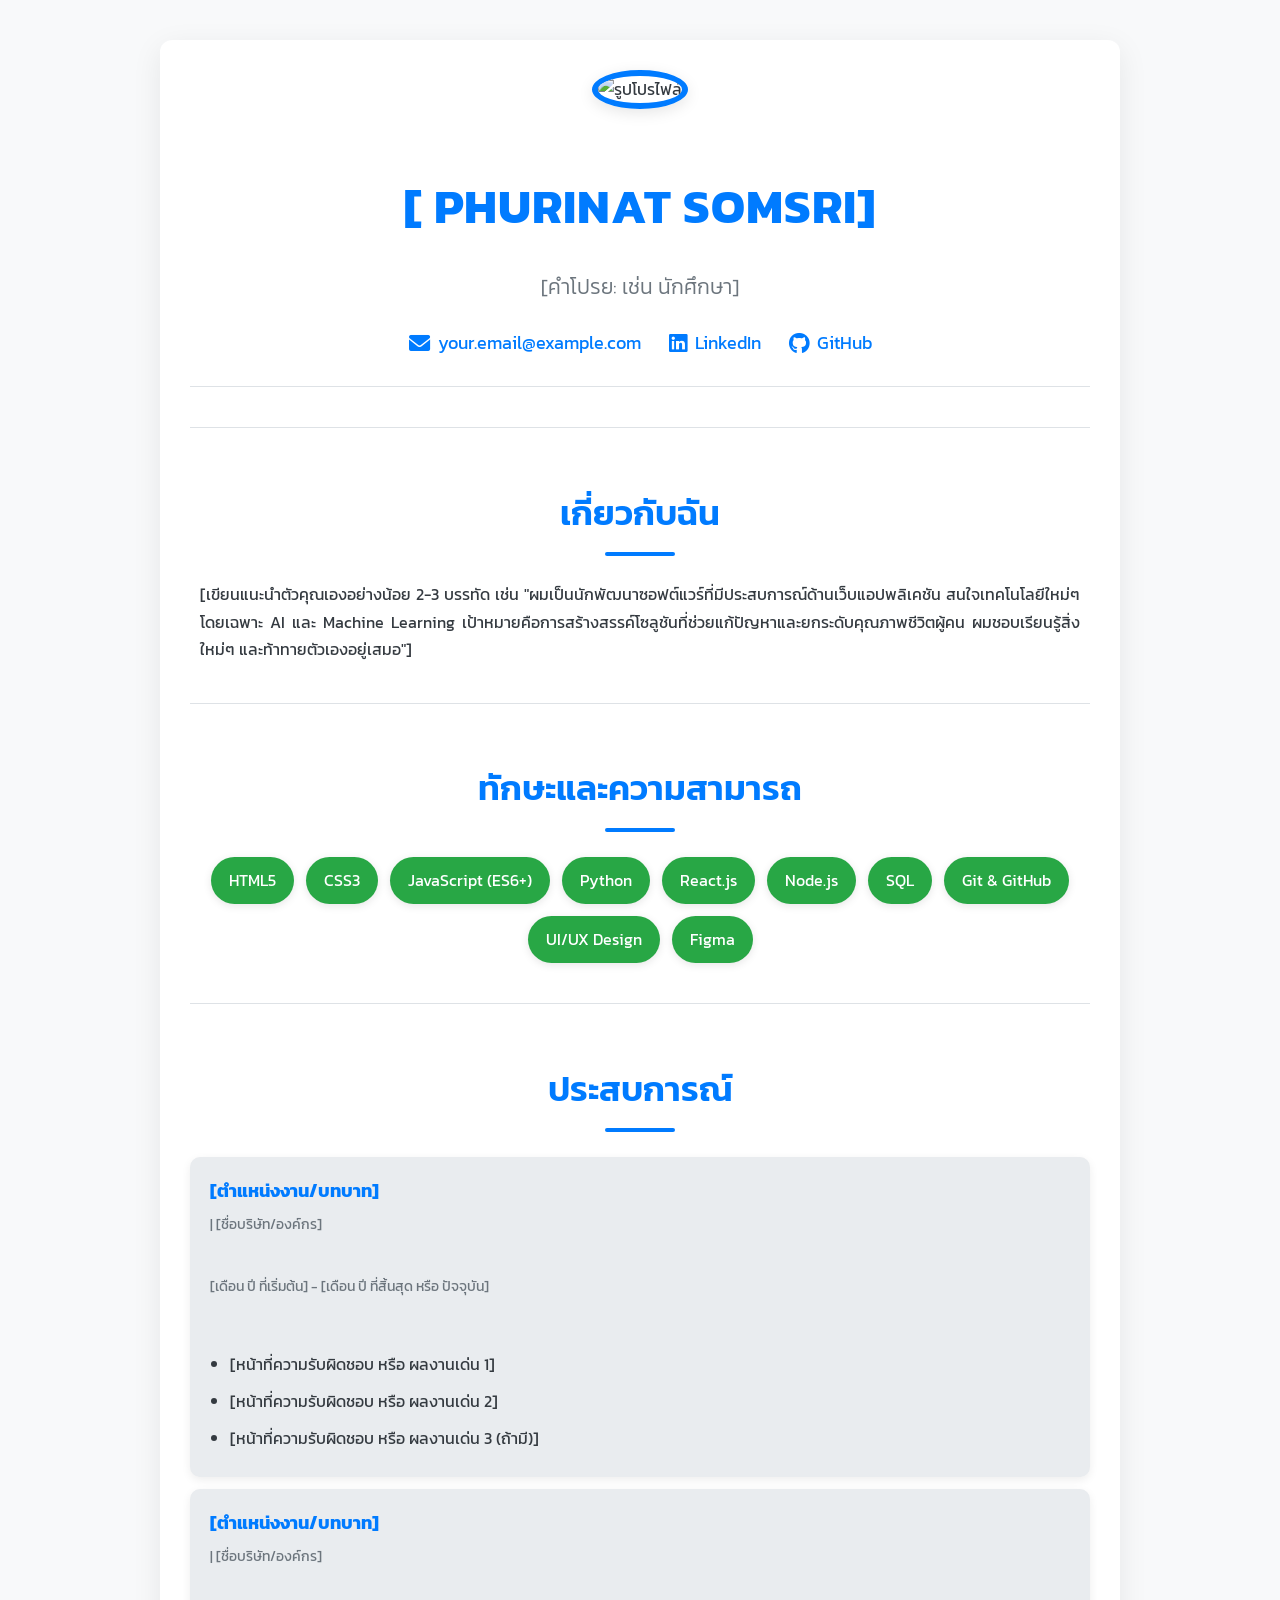
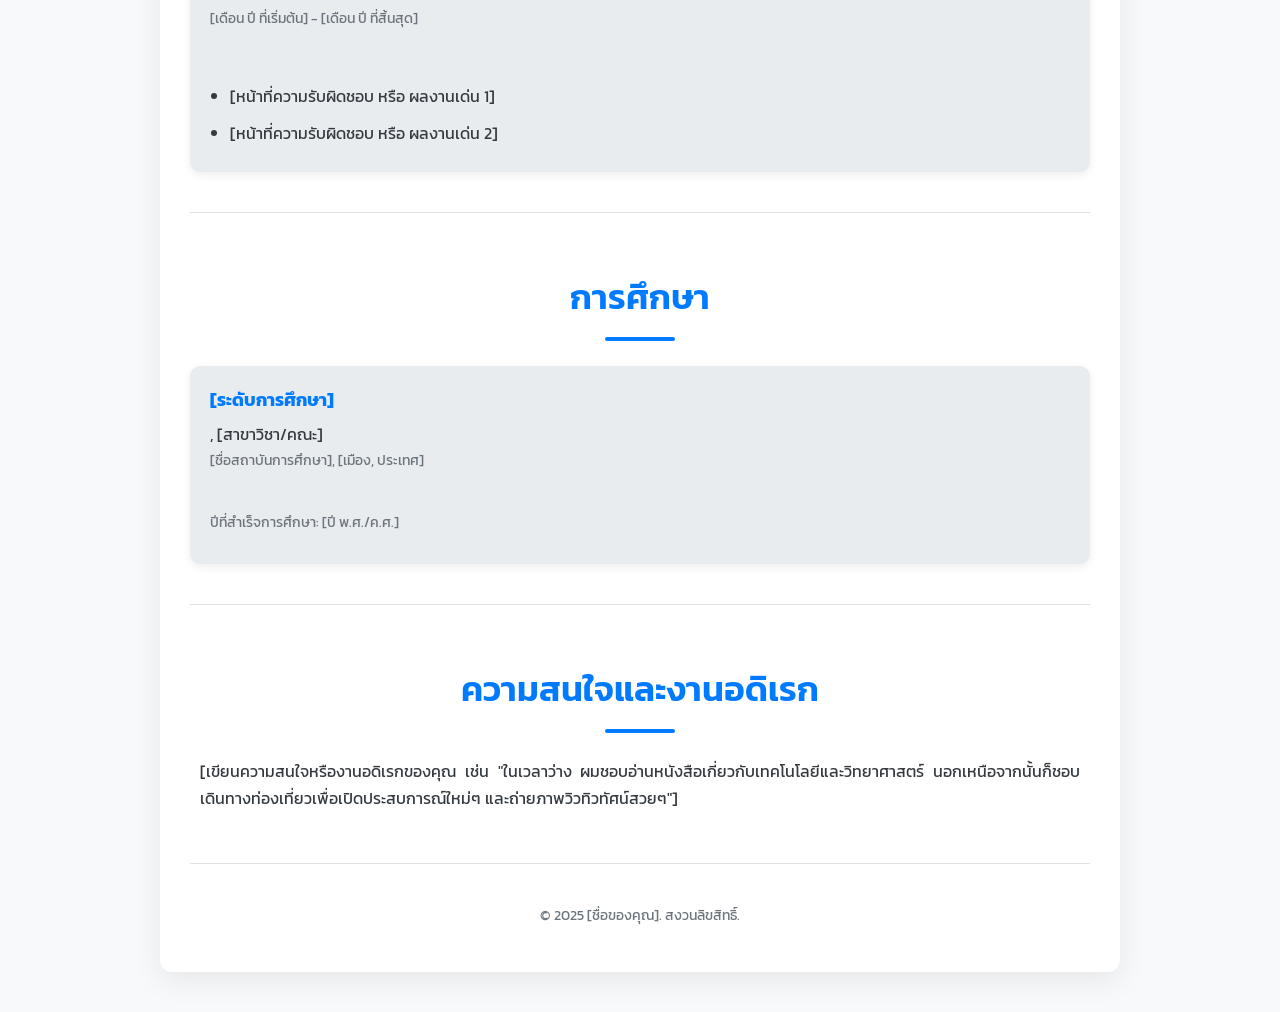
==== index.html @ 0e2a9bfb "Update and rename index2.html to index.html" ====
<!DOCTYPE html>
<html lang="th">
<head>
    <meta charset="UTF-8">
    <meta name="viewport" content="width=device-width, initial-scale=1.0">
    <title>โปรไฟล์ของฉัน</title>
    <link href="https://fonts.googleapis.com/css2?family=Kanit:wght@300;400;600;700&display=swap" rel="stylesheet">
    <link rel="stylesheet" href="https://cdnjs.cloudflare.com/ajax/libs/font-awesome/6.0.0-beta3/css/all.min.css"> <style>
        /* CSS สำหรับหน้าโปรไฟล์ */
        :root {
            --primary-color: #007bff; /* สีหลัก (น้ำเงิน) */
            --secondary-color: #6c757d; /* สีรอง (เทา) */
            --accent-color: #28a745; /* สีเน้น (เขียว) */
            --background-light: #f8f9fa; /* สีพื้นหลังอ่อน */
            --background-dark: #e9ecef; /* สีพื้นหลังเข้มขึ้นเล็กน้อย */
            --text-color: #343a40; /* สีข้อความหลัก */
            --border-color: #dee2e6; /* สีเส้นขอบ */
            --card-background: #ffffff; /* สีพื้นหลังกล่องข้อมูล */
        }

        body {
            font-family: 'Kanit', sans-serif;
            margin: 0;
            padding: 0;
            background-color: var(--background-light);
            color: var(--text-color);
            line-height: 1.7;
            display: flex;
            justify-content: center;
            align-items: flex-start; /* จัดให้อยู่ด้านบนสุด */
            min-height: 100vh;
        }

        .container {
            max-width: 900px;
            width: 95%; /* ใช้พื้นที่ 95% ของความกว้างหน้าจอ */
            margin: 40px auto; /* เพิ่ม margin บนล่าง */
            padding: 30px;
            background-color: var(--card-background);
            border-radius: 12px;
            box-shadow: 0 8px 30px rgba(0, 0, 0, 0.08); /* เงาที่ชัดขึ้น */
            overflow: hidden; /* ป้องกันเนื้อหาล้น */
        }

        .profile-header {
            text-align: center;
            padding-bottom: 25px;
            border-bottom: 1px solid var(--border-color);
            margin-bottom: 30px;
        }

        .profile-picture {
            width: 180px; /* ขยายขนาดรูป */
            height: 180px;
            border-radius: 50%;
            object-fit: cover;
            border: 6px solid var(--primary-color); /* ขอบรูปที่หนาขึ้น */
            box-shadow: 0 4px 15px rgba(0, 0, 0, 0.1);
            margin-bottom: 25px;
            transition: transform 0.3s ease-in-out; /* เพิ่ม animation */
        }

        .profile-picture:hover {
            transform: scale(1.05); /* รูปขยายขึ้นเมื่อเมาส์ชี้ */
        }

        .profile-header h1 {
            color: var(--primary-color);
            margin-bottom: 8px;
            font-size: 3em; /* ขนาดชื่อที่ใหญ่ขึ้น */
            font-weight: 700; /* ตัวหนาขึ้น */
            letter-spacing: 1px;
        }

        .profile-header p.tagline {
            font-size: 1.3em;
            color: var(--secondary-color);
            margin-bottom: 25px;
            font-weight: 300;
        }

        .contact-info {
            margin-top: 25px;
            font-size: 1.1em;
        }

        .contact-info a {
            color: var(--primary-color);
            text-decoration: none;
            margin: 0 12px;
            transition: color 0.2s ease-in-out;
            display: inline-flex; /* จัดให้อยู่ในบรรทัดเดียวกันกับไอคอน */
            align-items: center;
        }

        .contact-info a:hover {
            color: var(--accent-color); /* เปลี่ยนสีเมื่อ hover */
            text-decoration: none; /* ไม่ต้องมีขีดเส้นใต้ */
        }

        .contact-info a i {
            margin-right: 8px; /* ระยะห่างระหว่างไอคอนกับข้อความ */
            font-size: 1.2em;
        }

        .section {
            text-align: left;
            margin-top: 40px;
            padding-top: 25px;
            border-top: 1px solid var(--border-color);
        }

        .section h2 {
            color: var(--primary-color);
            margin-bottom: 25px;
            font-size: 2.2em;
            font-weight: 600;
            text-align: center;
            position: relative;
        }

        /* เส้นใต้หัวข้อแบบสวยงาม */
        .section h2::after {
            content: '';
            display: block;
            width: 70px;
            height: 4px;
            background-color: var(--primary-color);
            margin: 10px auto 0;
            border-radius: 2px;
        }

        .section p {
            margin-bottom: 15px;
            text-align: justify; /* จัดข้อความให้เท่ากันทั้งสองฝั่ง */
            padding: 0 10px; /* เพิ่ม padding ด้านข้างเล็กน้อย */
        }

        .section ul {
            list-style: none;
            padding: 0;
        }

        .section ul li {
            background-color: var(--background-dark); /* สีพื้นหลังของแต่ละรายการ */
            margin-bottom: 12px;
            padding: 20px;
            border-radius: 10px;
            box-shadow: 0 3px 10px rgba(0, 0, 0, 0.07);
            transition: transform 0.2s ease-in-out;
        }

        .section ul li:hover {
            transform: translateY(-5px); /* เลื่อนขึ้นเล็กน้อยเมื่อเมาส์ชี้ */
        }

        .section ul li strong {
            color: var(--primary-color);
            font-size: 1.1em;
            display: block;
            margin-bottom: 5px;
        }

        .section ul li span.meta {
            font-size: 0.9em;
            color: var(--secondary-color);
            display: block;
            margin-bottom: 10px;
        }

        .section ul li ul { /* สำหรับรายละเอียดงาน */
            list-style: disc; /* bullet points */
            margin-top: 10px;
            margin-left: 20px;
            color: var(--text-color);
        }

        .section ul li ul li {
            background-color: transparent; /* ไม่ต้องมีพื้นหลังซ้ำ */
            box-shadow: none;
            padding: 5px 0;
            margin-bottom: 0;
        }


        .skills-grid {
            display: flex;
            flex-wrap: wrap;
            justify-content: center;
            gap: 12px; /* ลดระยะห่าง */
            margin-top: 20px;
            padding: 0 10px;
        }

        .skill-item {
            background-color: var(--accent-color); /* ใช้สีเน้น */
            color: white;
            padding: 10px 18px;
            border-radius: 25px; /* ทำให้มนขึ้น */
            font-size: 1em;
            box-shadow: 0 2px 8px rgba(0, 0, 0, 0.1);
            transition: background-color 0.2s ease-in-out, transform 0.2s ease-in-out;
            font-weight: 400;
        }

        .skill-item:hover {
            background-color: #218838; /* สีเข้มขึ้นเมื่อ hover */
            transform: translateY(-3px);
        }

        .footer {
            text-align: center;
            margin-top: 50px;
            padding-top: 25px;
            border-top: 1px solid var(--border-color);
            color: var(--secondary-color);
            font-size: 0.9em;
        }

        /* Responsive Design */
        @media (max-width: 768px) {
            .container {
                margin: 20px auto;
                padding: 20px;
            }

            .profile-header h1 {
                font-size: 2.2em;
            }

            .profile-header p.tagline {
                font-size: 1em;
            }

            .profile-picture {
                width: 120px;
                height: 120px;
            }

            .section h2 {
                font-size: 1.8em;
            }

            .contact-info a {
                margin: 0 8px;
                font-size: 0.9em;
            }

            .skill-item {
                padding: 8px 15px;
                font-size: 0.85em;
            }
        }
    </style>
</head>
<body>
    <div class="container">
        <header class="profile-header">
            <img src="pnt.jpg" alt="รูปโปรไฟล์" class="profile-picture">
            
            <h1>[ PHURINAT SOMSRI]</h1>
            
            <p class="tagline">[คำโปรย: เช่น นักศึกษา]</p>

            <div class="contact-info">
                <a href="mailto:your.email@example.com"><i class="fas fa-envelope"></i> your.email@example.com</a>
                <a href="https://linkedin.com/in/yourprofile" target="_blank"><i class="fab fa-linkedin"></i> LinkedIn</a>
                <a href="https://github.com/yourusername" target="_blank"><i class="fab fa-github"></i> GitHub</a>
                </div>
        </header>

        <section class="section about-me">
            <h2>เกี่ยวกับฉัน</h2>
            <p>
                [เขียนแนะนำตัวคุณเองอย่างน้อย 2-3 บรรทัด เช่น "ผมเป็นนักพัฒนาซอฟต์แวร์ที่มีประสบการณ์ด้านเว็บแอปพลิเคชัน สนใจเทคโนโลยีใหม่ๆ โดยเฉพาะ AI และ Machine Learning เป้าหมายคือการสร้างสรรค์โซลูชันที่ช่วยแก้ปัญหาและยกระดับคุณภาพชีวิตผู้คน ผมชอบเรียนรู้สิ่งใหม่ๆ และท้าทายตัวเองอยู่เสมอ"]
            </p>
        </section>

        <section class="section skills">
            <h2>ทักษะและความสามารถ</h2>
            <div class="skills-grid">
                <span class="skill-item">HTML5</span>
                <span class="skill-item">CSS3</span>
                <span class="skill-item">JavaScript (ES6+)</span>
                <span class="skill-item">Python</span>
                <span class="skill-item">React.js</span>
                <span class="skill-item">Node.js</span>
                <span class="skill-item">SQL</span>
                <span class="skill-item">Git & GitHub</span>
                <span class="skill-item">UI/UX Design</span>
                <span class="skill-item">Figma</span>
                </div>
        </section>

        <section class="section experience">
            <h2>ประสบการณ์</h2>
            <ul>
                <li>
                    <strong>[ตำแหน่งงาน/บทบาท]</strong> <span class="meta">| [ชื่อบริษัท/องค์กร]</span> <br>
                    <span class="meta">[เดือน ปี ที่เริ่มต้น] - [เดือน ปี ที่สิ้นสุด หรือ ปัจจุบัน]</span><br>
                    <ul>
                        <li>[หน้าที่ความรับผิดชอบ หรือ ผลงานเด่น 1]</li>
                        <li>[หน้าที่ความรับผิดชอบ หรือ ผลงานเด่น 2]</li>
                        <li>[หน้าที่ความรับผิดชอบ หรือ ผลงานเด่น 3 (ถ้ามี)]</li>
                    </ul>
                </li>
                <li>
                    <strong>[ตำแหน่งงาน/บทบาท]</strong> <span class="meta">| [ชื่อบริษัท/องค์กร]</span> <br>
                    <span class="meta">[เดือน ปี ที่เริ่มต้น] - [เดือน ปี ที่สิ้นสุด]</span><br>
                    <ul>
                        <li>[หน้าที่ความรับผิดชอบ หรือ ผลงานเด่น 1]</li>
                        <li>[หน้าที่ความรับผิดชอบ หรือ ผลงานเด่น 2]</li>
                    </ul>
                </li>
            </ul>
        </section>

        <section class="section education">
            <h2>การศึกษา</h2>
            <ul>
                <li>
                    <strong>[ระดับการศึกษา]</strong>, [สาขาวิชา/คณะ]<br>
                    <span class="meta">[ชื่อสถาบันการศึกษา], [เมือง, ประเทศ]</span><br>
                    <span class="meta">ปีที่สำเร็จการศึกษา: [ปี พ.ศ./ค.ศ.]</span>
                </li>
                </ul>
        </section>

        <section class="section interests">
            <h2>ความสนใจและงานอดิเรก</h2>
            <p>
                [เขียนความสนใจหรืองานอดิเรกของคุณ เช่น "ในเวลาว่าง ผมชอบอ่านหนังสือเกี่ยวกับเทคโนโลยีและวิทยาศาสตร์ นอกเหนือจากนั้นก็ชอบเดินทางท่องเที่ยวเพื่อเปิดประสบการณ์ใหม่ๆ และถ่ายภาพวิวทิวทัศน์สวยๆ"]
            </p>
        </section>

        <footer class="footer">
            <p>&copy; 2025 [ชื่อของคุณ]. สงวนลิขสิทธิ์.</p>
        </footer>
    </div>
</body>
</html>
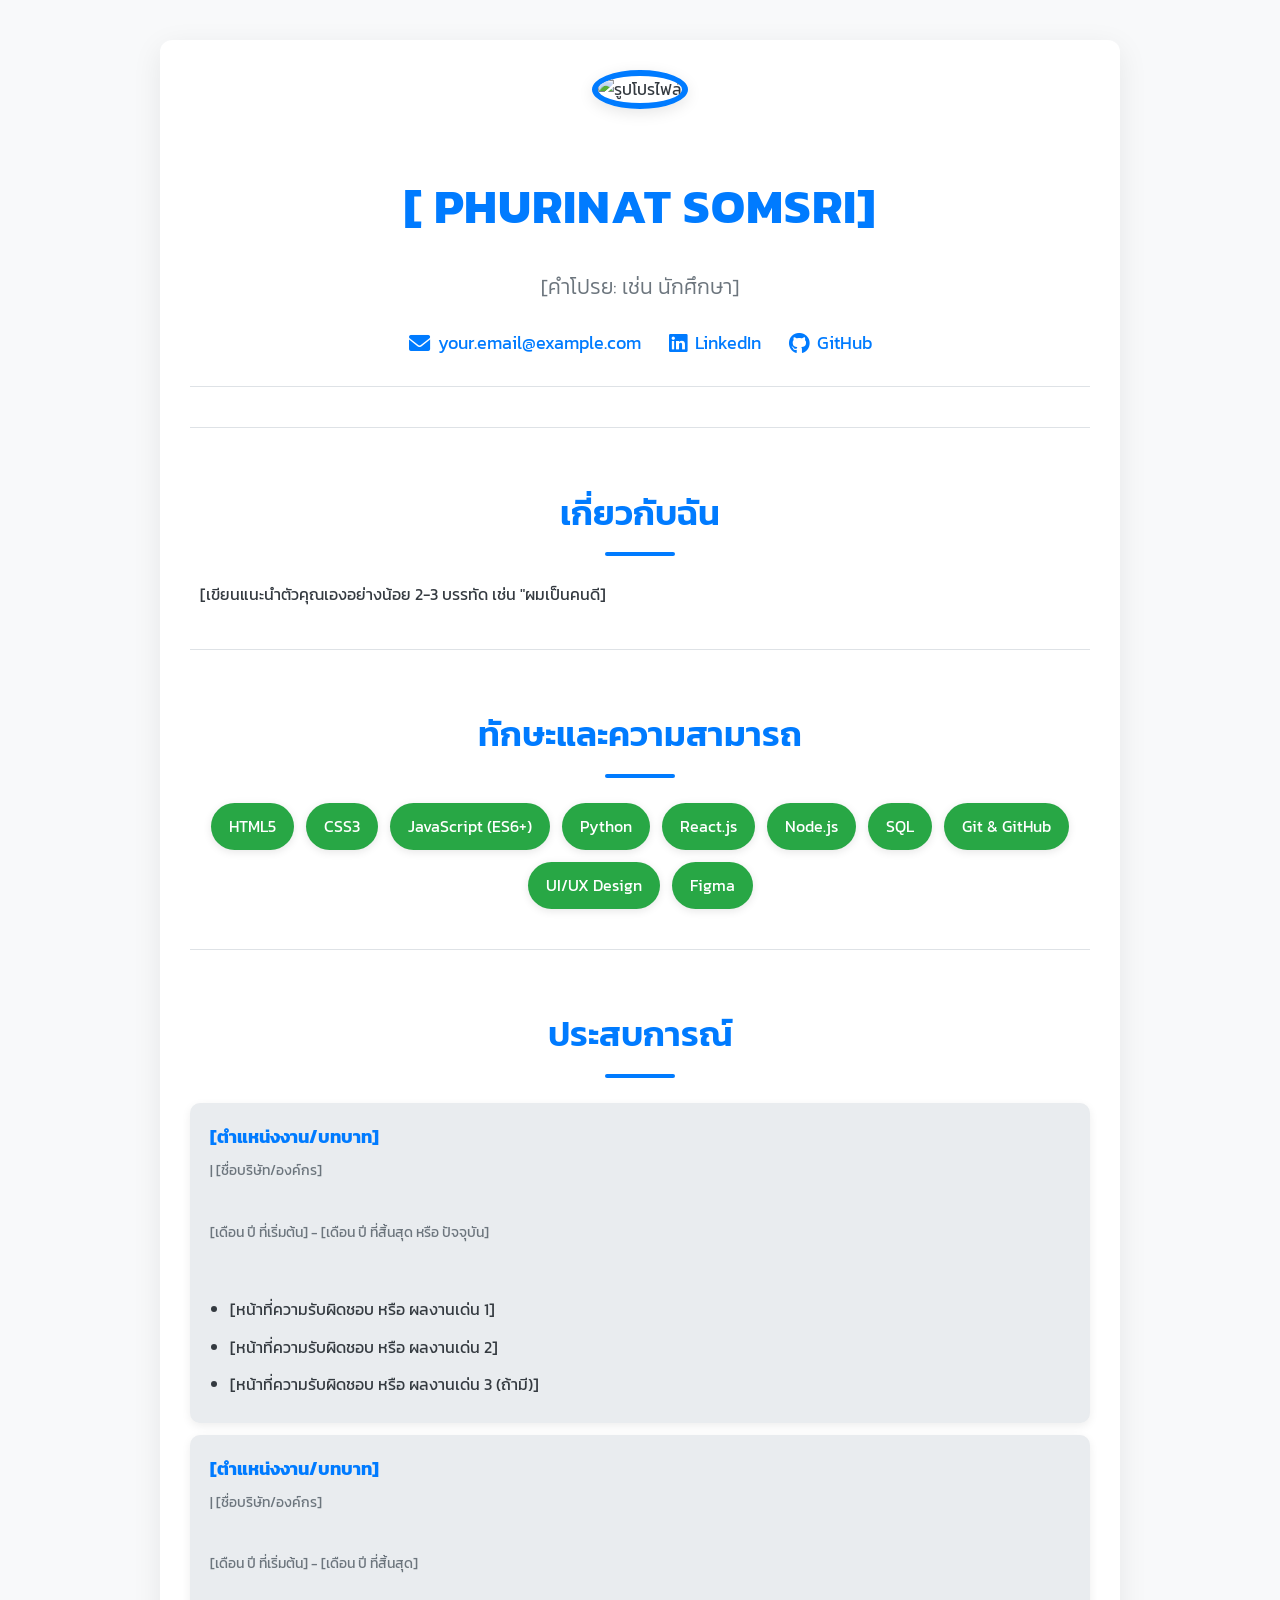
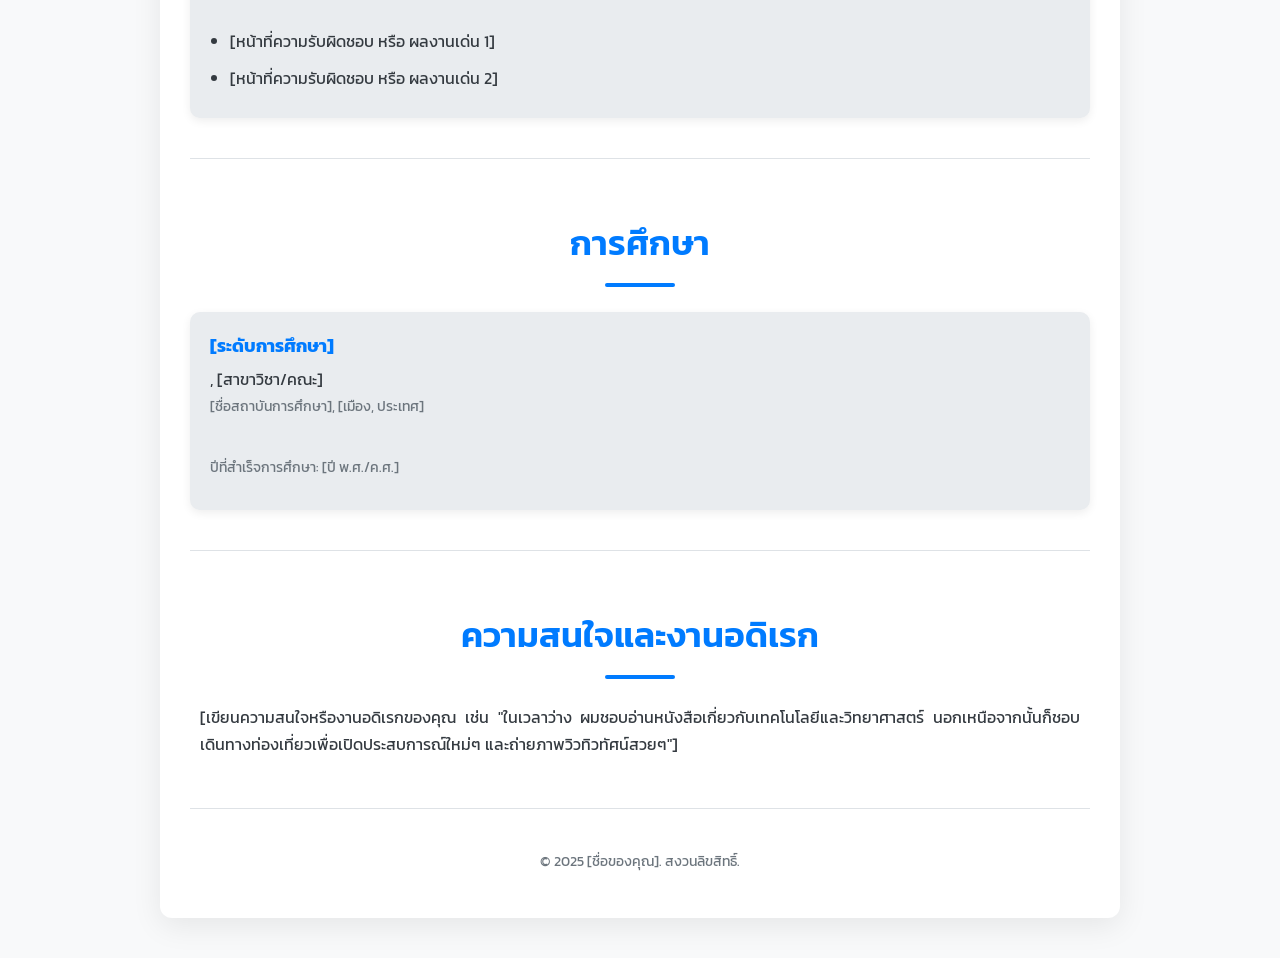
==== commit dc07928b: "Update index.html" ====
--- a/index.html
+++ b/index.html
@@ -272,7 +272,7 @@
         <section class="section about-me">
             <h2>เกี่ยวกับฉัน</h2>
             <p>
-                [เขียนแนะนำตัวคุณเองอย่างน้อย 2-3 บรรทัด เช่น "ผมเป็นนักพัฒนาซอฟต์แวร์ที่มีประสบการณ์ด้านเว็บแอปพลิเคชัน สนใจเทคโนโลยีใหม่ๆ โดยเฉพาะ AI และ Machine Learning เป้าหมายคือการสร้างสรรค์โซลูชันที่ช่วยแก้ปัญหาและยกระดับคุณภาพชีวิตผู้คน ผมชอบเรียนรู้สิ่งใหม่ๆ และท้าทายตัวเองอยู่เสมอ"]
+                [เขียนแนะนำตัวคุณเองอย่างน้อย 2-3 บรรทัด เช่น "ผมเป็นคนดี]
             </p>
         </section>
 
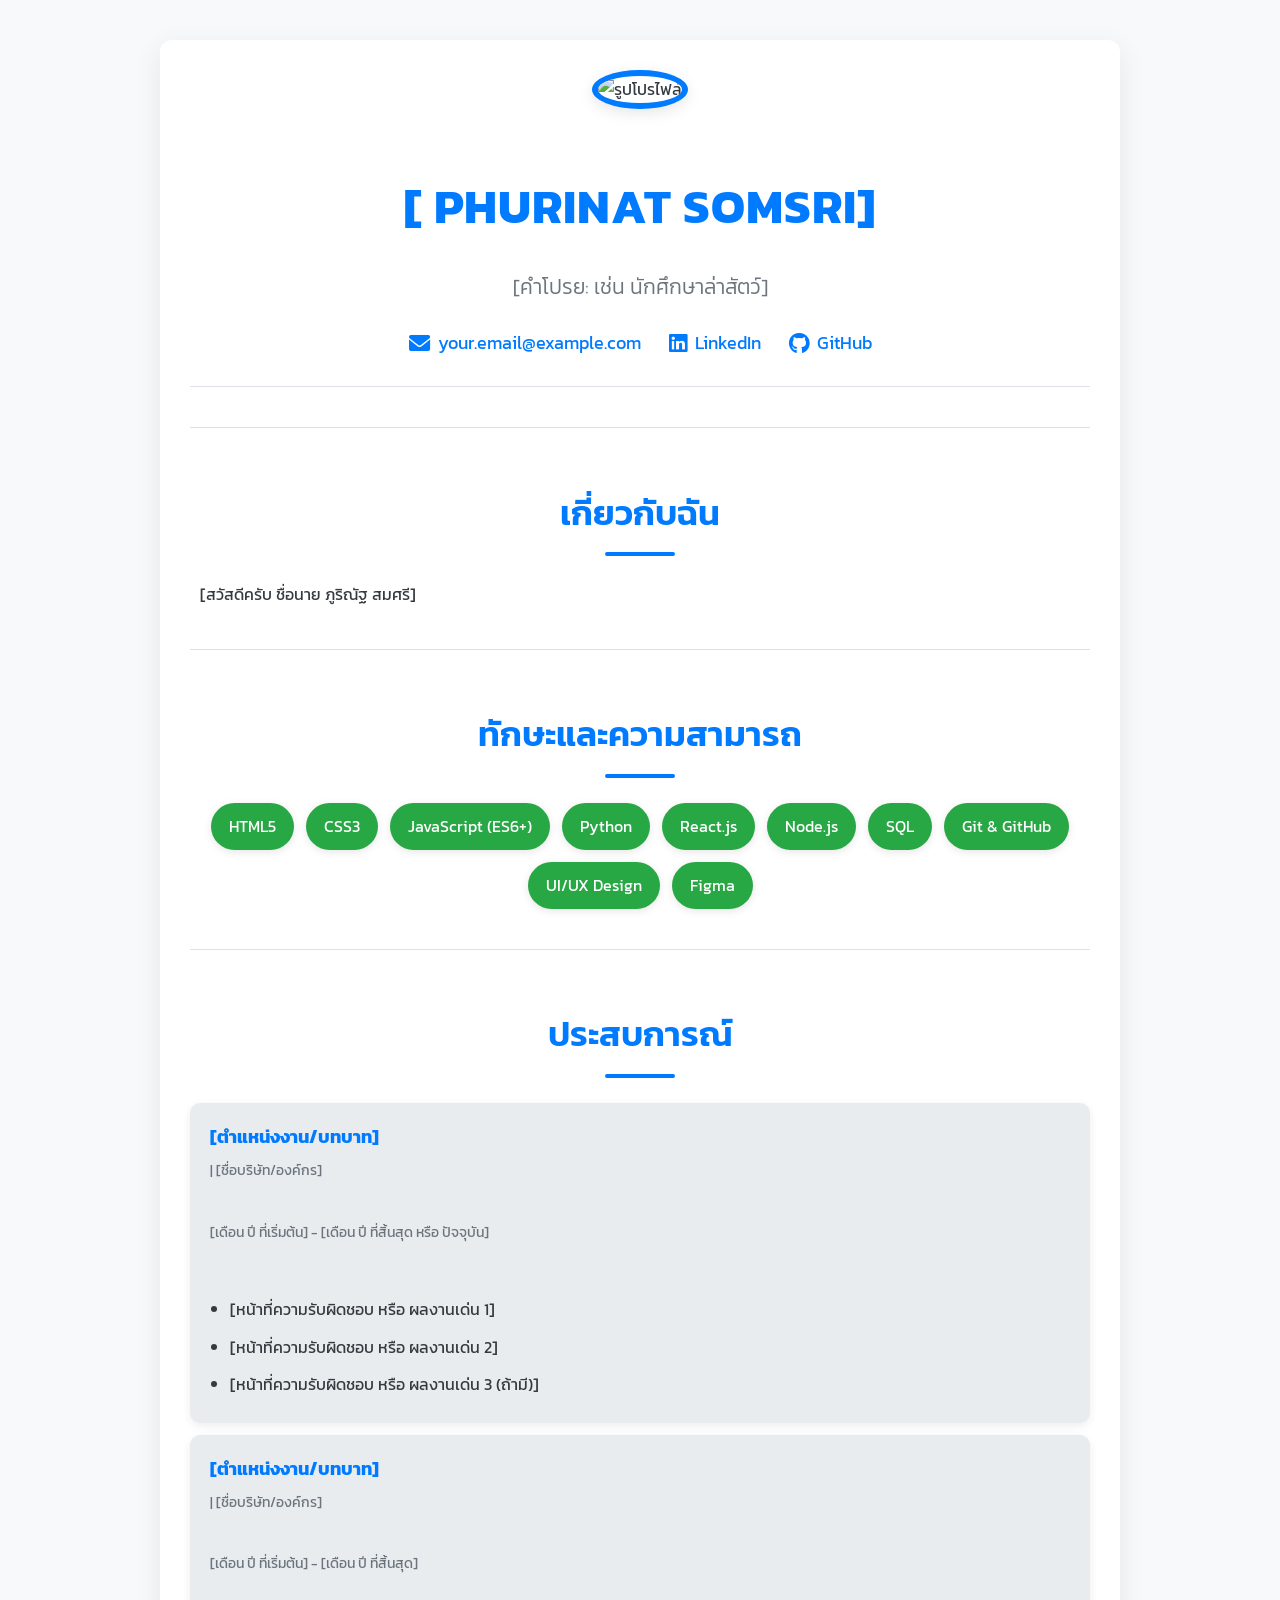
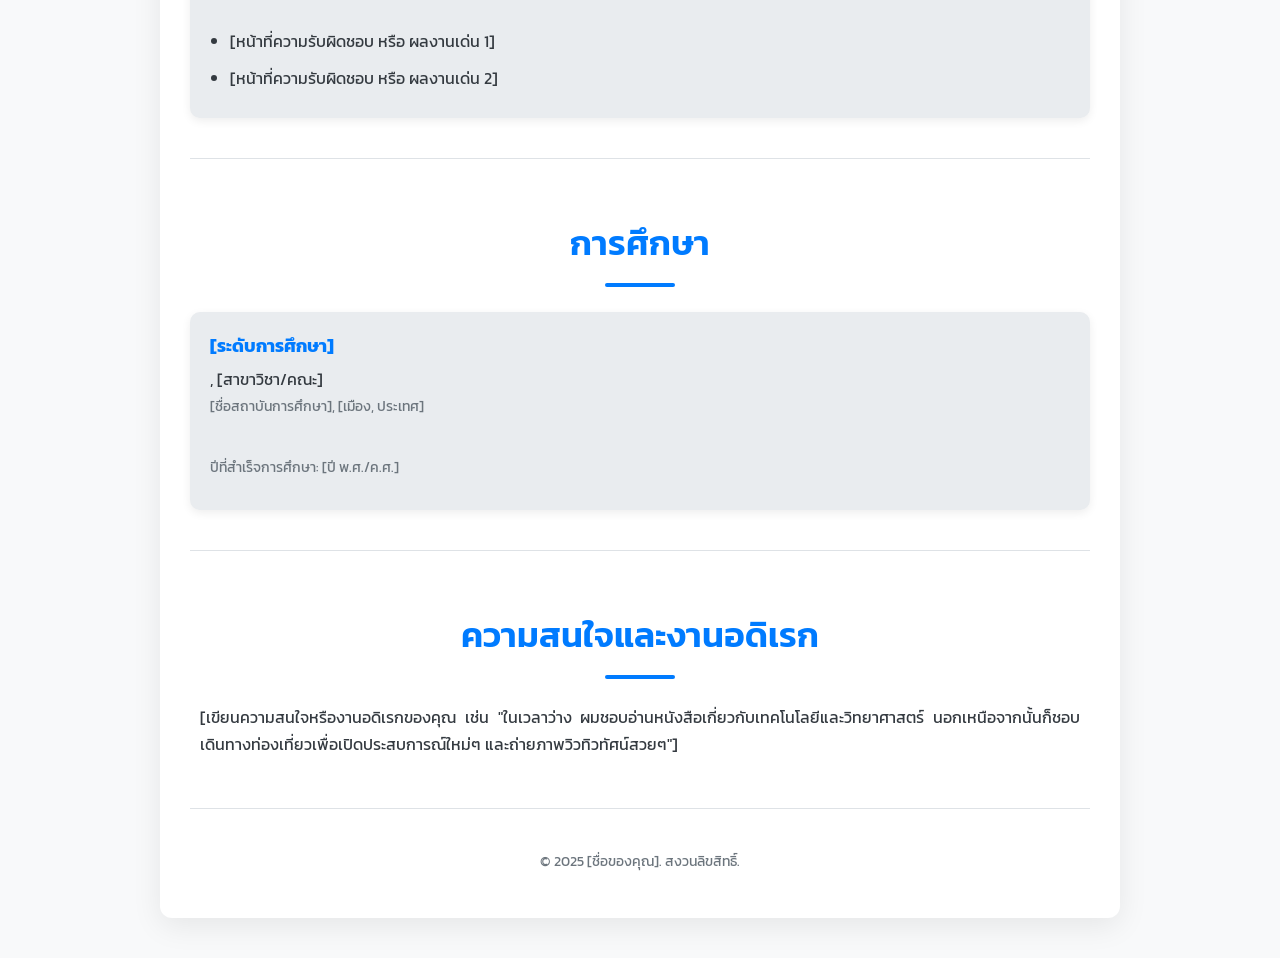
==== commit 6093cdeb: "Add files via upload" ====
--- a/index.html
+++ b/index.html
@@ -260,7 +260,7 @@
             
             <h1>[ PHURINAT SOMSRI]</h1>
             
-            <p class="tagline">[คำโปรย: เช่น นักศึกษา]</p>
+            <p class="tagline">[คำโปรย: เช่น นักศึกษาล่าสัตว์]</p>
 
             <div class="contact-info">
                 <a href="mailto:your.email@example.com"><i class="fas fa-envelope"></i> your.email@example.com</a>
@@ -272,7 +272,7 @@
         <section class="section about-me">
             <h2>เกี่ยวกับฉัน</h2>
             <p>
-                [เขียนแนะนำตัวคุณเองอย่างน้อย 2-3 บรรทัด เช่น "ผมเป็นคนดี]
+                [สวัสดีครับ ชื่อนาย ภูริณัฐ สมศรี]
             </p>
         </section>
 
@@ -338,4 +338,4 @@
         </footer>
     </div>
 </body>
-</html>
+</html>
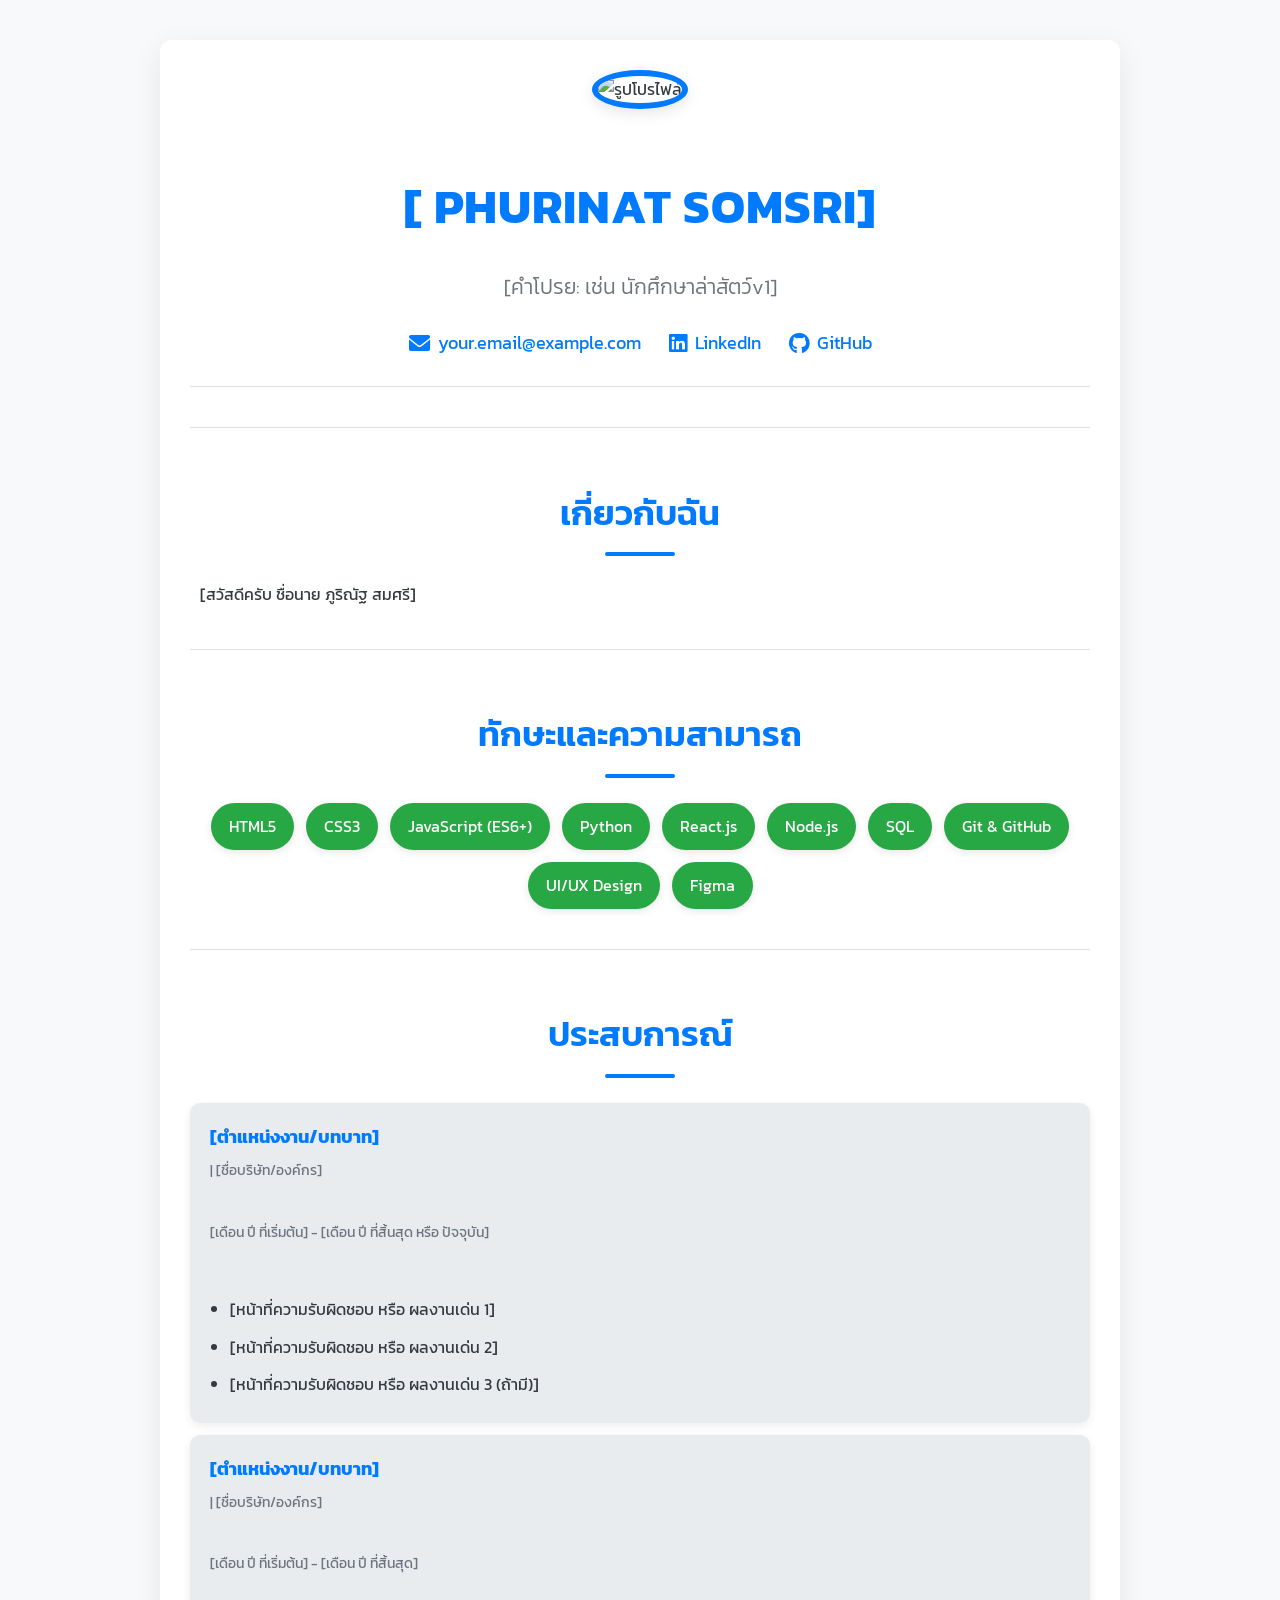
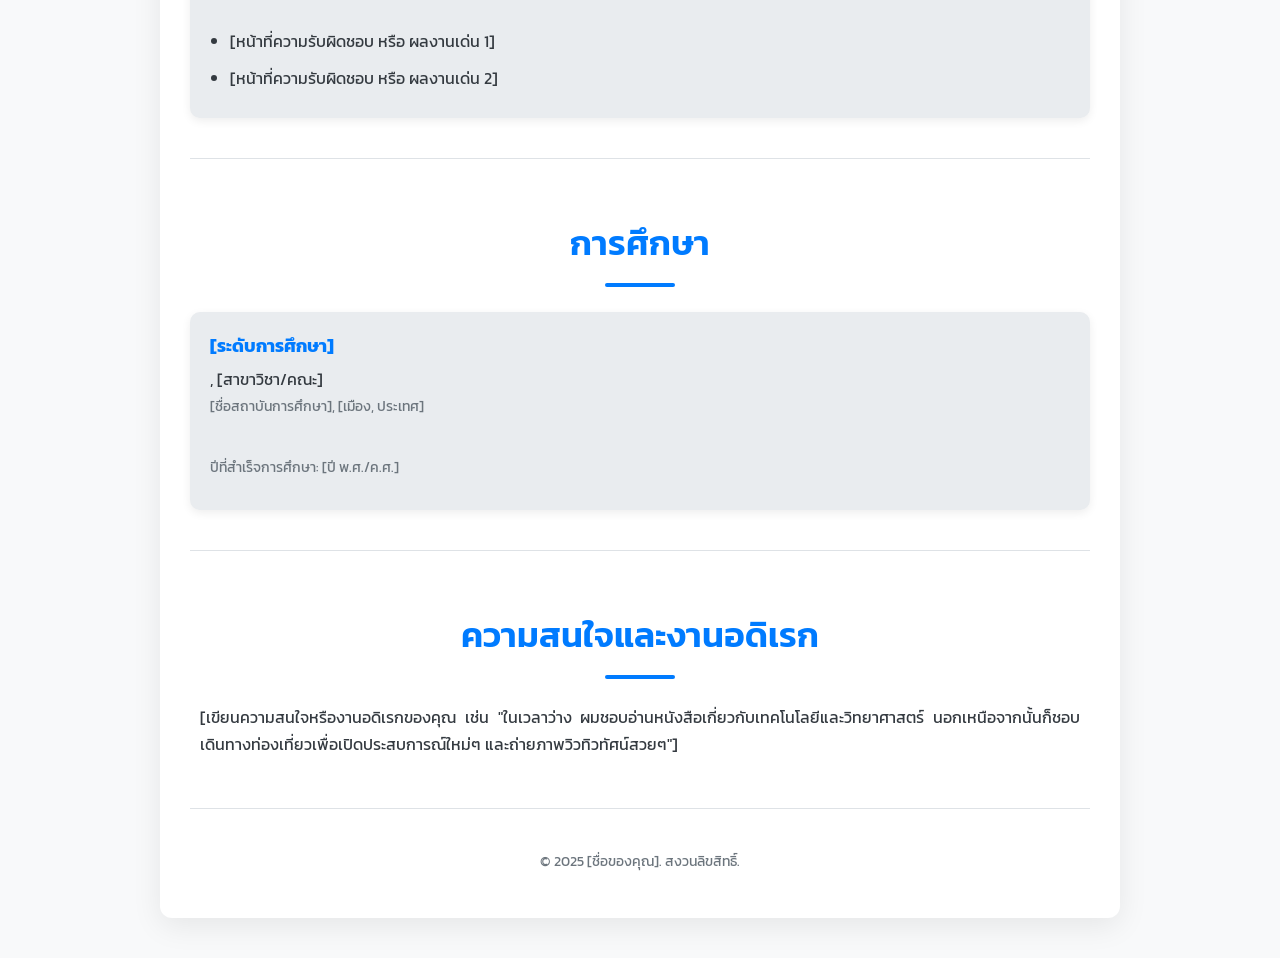
==== commit 29ed3c5b: "Update index.html" ====
--- a/index.html
+++ b/index.html
@@ -260,7 +260,7 @@
             
             <h1>[ PHURINAT SOMSRI]</h1>
             
-            <p class="tagline">[คำโปรย: เช่น นักศึกษาล่าสัตว์]</p>
+            <p class="tagline">[คำโปรย: เช่น นักศึกษาล่าสัตว์v1]</p>
 
             <div class="contact-info">
                 <a href="mailto:your.email@example.com"><i class="fas fa-envelope"></i> your.email@example.com</a>
@@ -338,4 +338,4 @@
         </footer>
     </div>
 </body>
-</html>+</html>
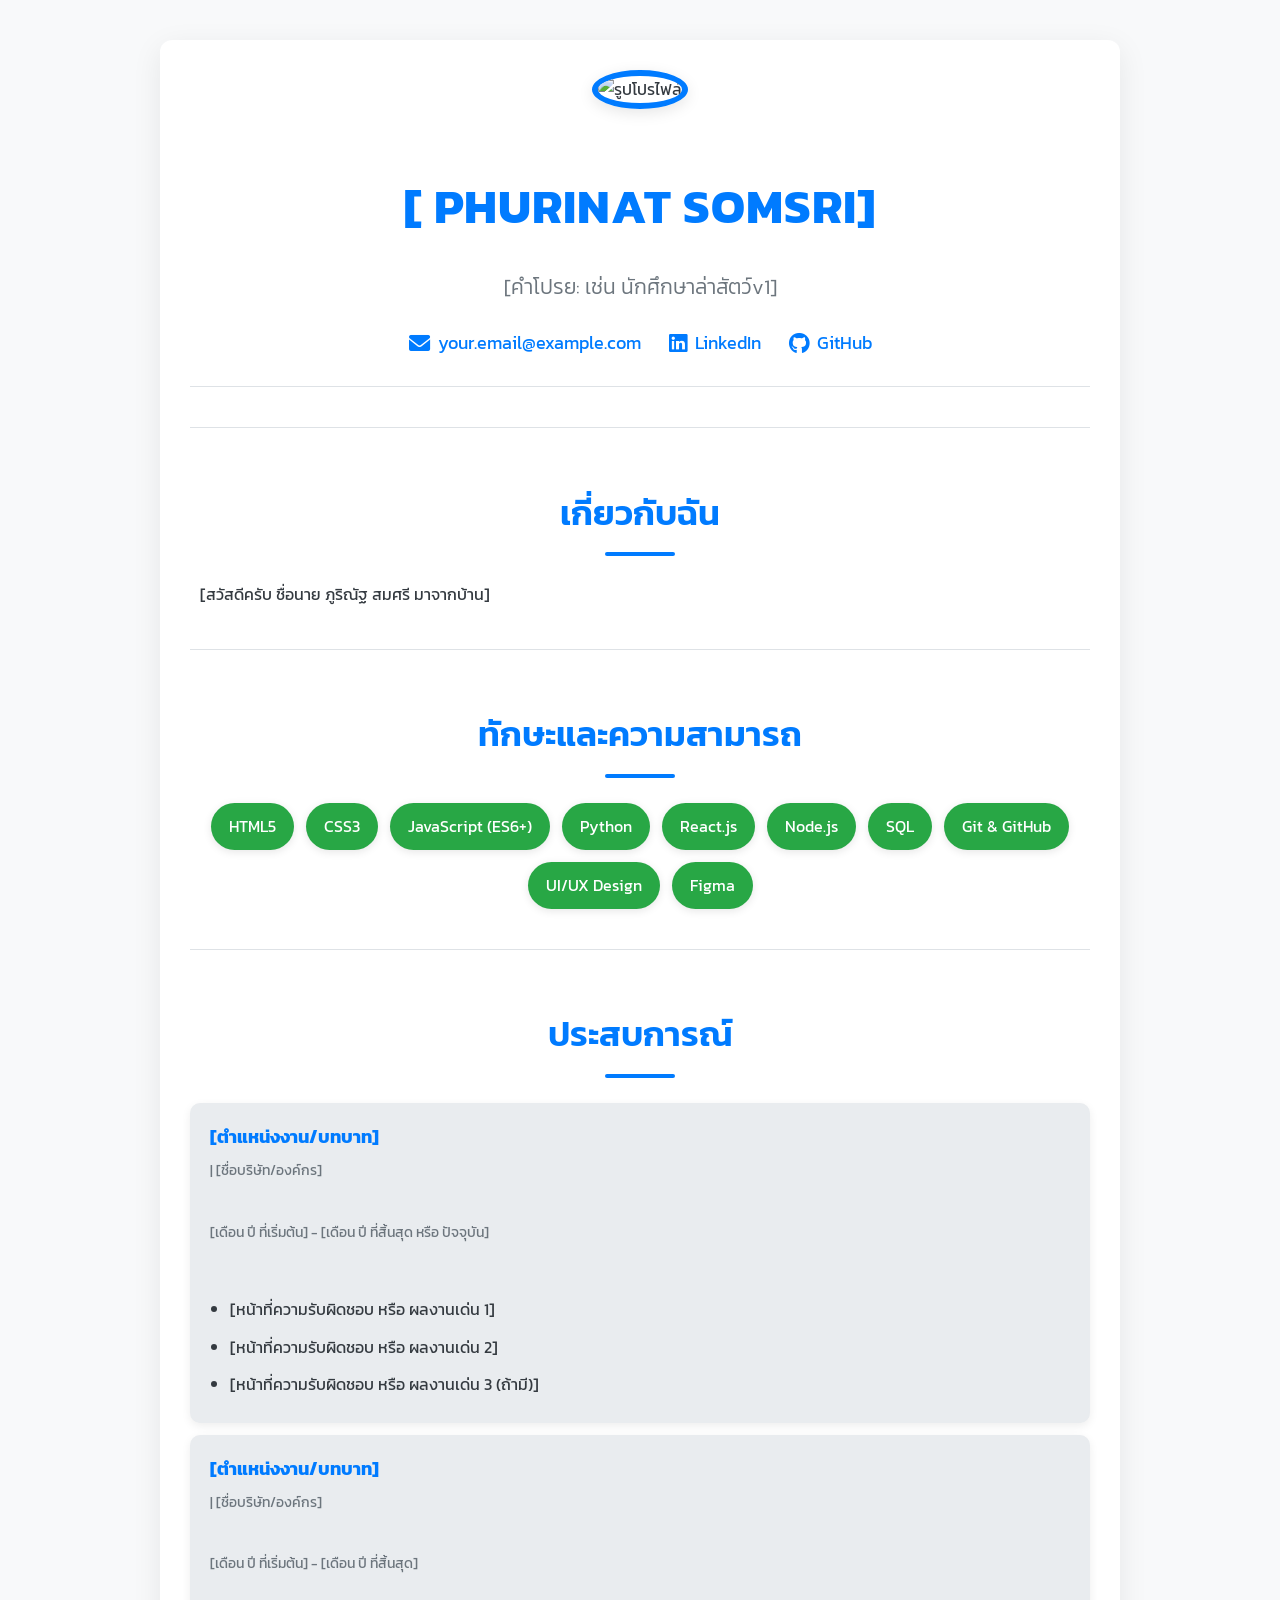
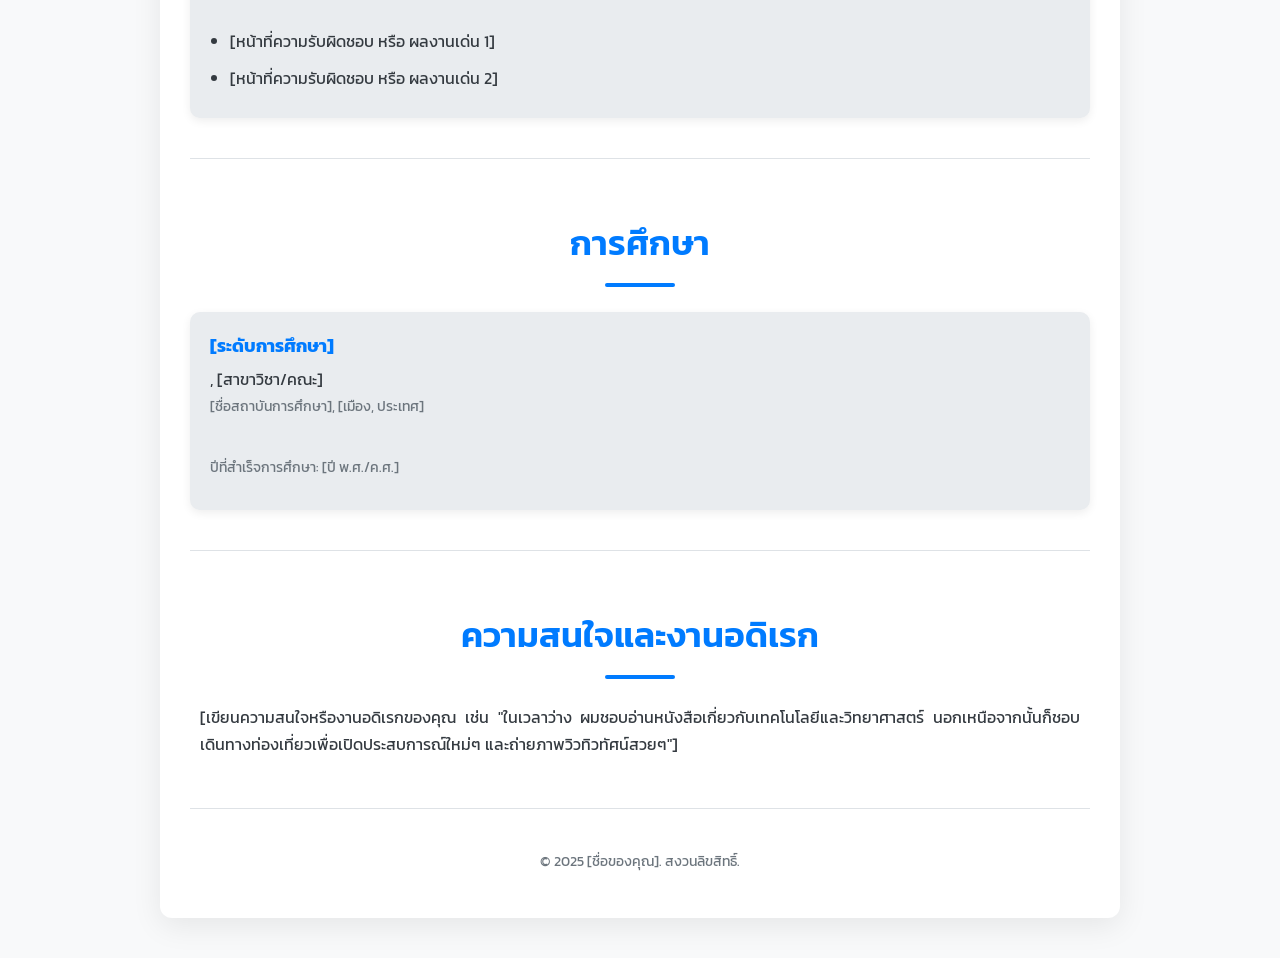
==== commit 0fdce653: "Update index.html" ====
--- a/index.html
+++ b/index.html
@@ -272,7 +272,7 @@
         <section class="section about-me">
             <h2>เกี่ยวกับฉัน</h2>
             <p>
-                [สวัสดีครับ ชื่อนาย ภูริณัฐ สมศรี]
+                [สวัสดีครับ ชื่อนาย ภูริณัฐ สมศรี มาจากบ้าน]
             </p>
         </section>
 
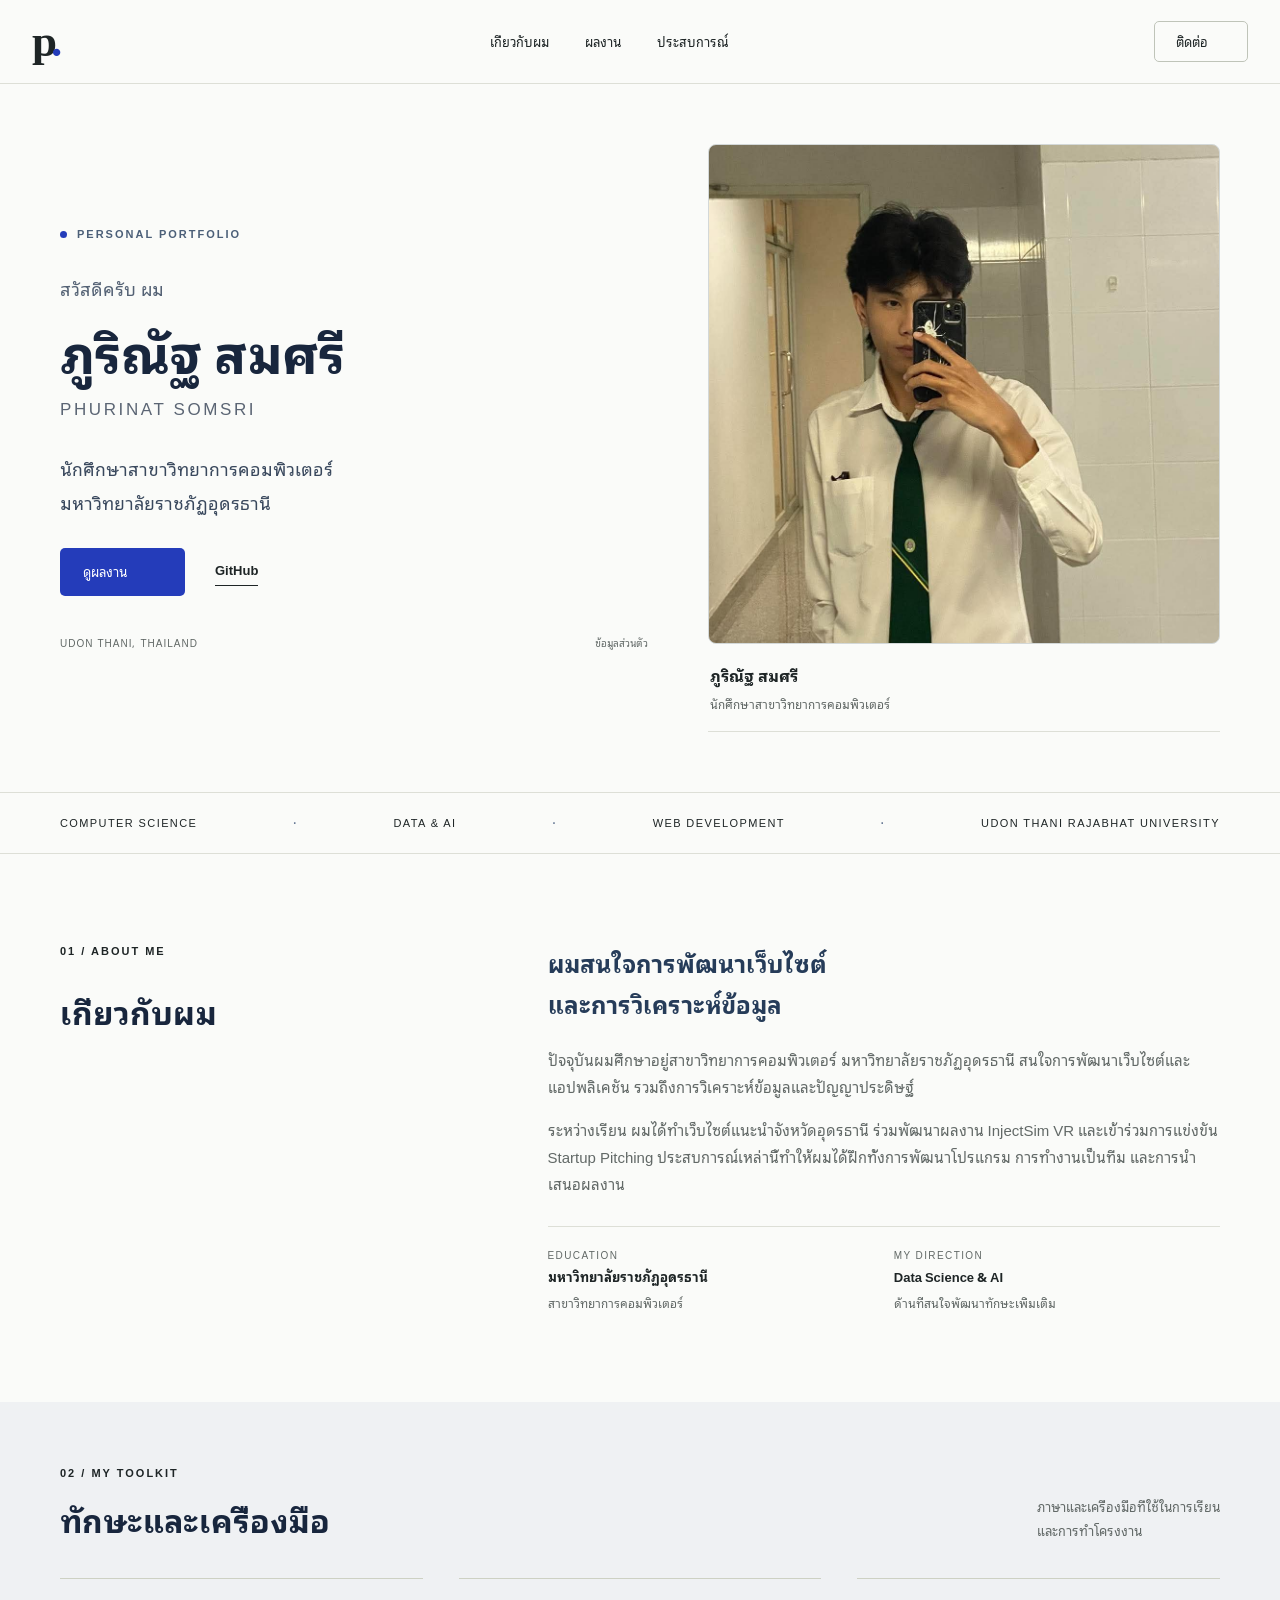
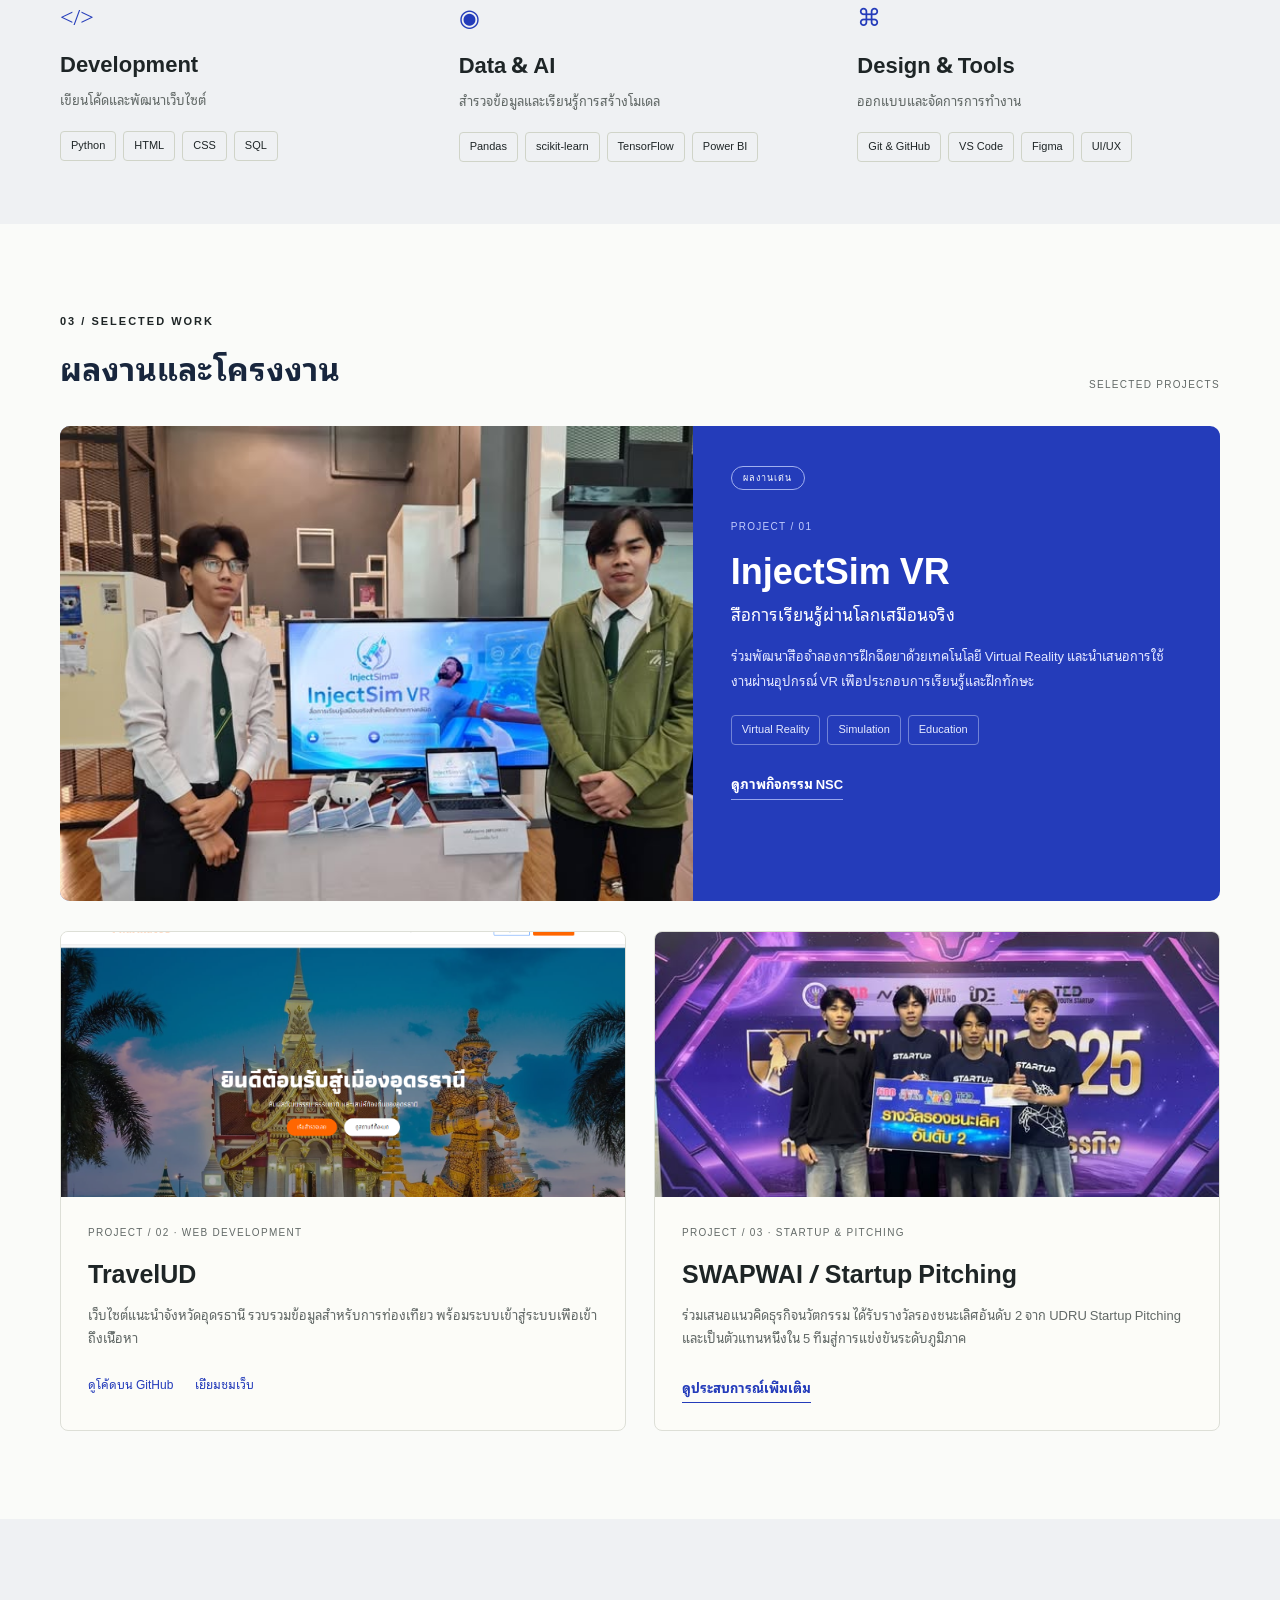
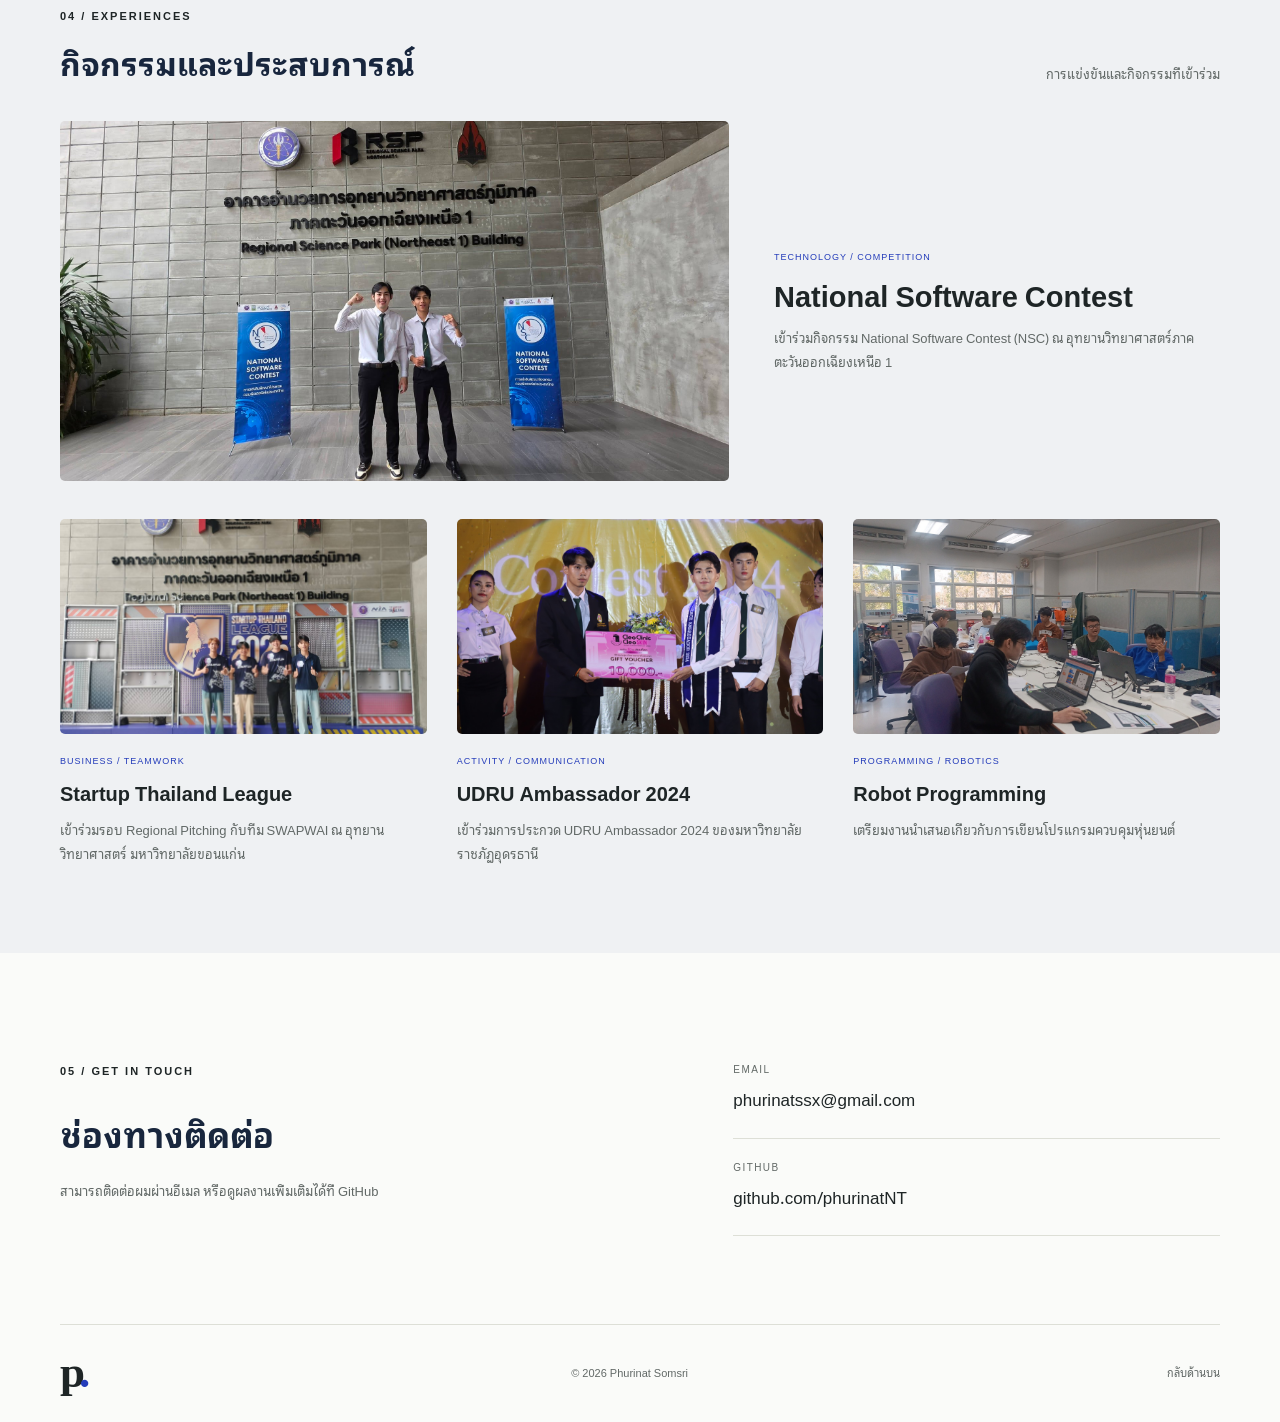
==== commit 3d581b23: "Add files via upload" ====
--- a/index.html
+++ b/index.html
@@ -1,341 +1,28 @@
-<!DOCTYPE html>
-<html lang="th">
-<head>
-    <meta charset="UTF-8">
-    <meta name="viewport" content="width=device-width, initial-scale=1.0">
-    <title>โปรไฟล์ของฉัน</title>
-    <link href="https://fonts.googleapis.com/css2?family=Kanit:wght@300;400;600;700&display=swap" rel="stylesheet">
-    <link rel="stylesheet" href="https://cdnjs.cloudflare.com/ajax/libs/font-awesome/6.0.0-beta3/css/all.min.css"> <style>
-        /* CSS สำหรับหน้าโปรไฟล์ */
-        :root {
-            --primary-color: #007bff; /* สีหลัก (น้ำเงิน) */
-            --secondary-color: #6c757d; /* สีรอง (เทา) */
-            --accent-color: #28a745; /* สีเน้น (เขียว) */
-            --background-light: #f8f9fa; /* สีพื้นหลังอ่อน */
-            --background-dark: #e9ecef; /* สีพื้นหลังเข้มขึ้นเล็กน้อย */
-            --text-color: #343a40; /* สีข้อความหลัก */
-            --border-color: #dee2e6; /* สีเส้นขอบ */
-            --card-background: #ffffff; /* สีพื้นหลังกล่องข้อมูล */
-        }
-
-        body {
-            font-family: 'Kanit', sans-serif;
-            margin: 0;
-            padding: 0;
-            background-color: var(--background-light);
-            color: var(--text-color);
-            line-height: 1.7;
-            display: flex;
-            justify-content: center;
-            align-items: flex-start; /* จัดให้อยู่ด้านบนสุด */
-            min-height: 100vh;
-        }
-
-        .container {
-            max-width: 900px;
-            width: 95%; /* ใช้พื้นที่ 95% ของความกว้างหน้าจอ */
-            margin: 40px auto; /* เพิ่ม margin บนล่าง */
-            padding: 30px;
-            background-color: var(--card-background);
-            border-radius: 12px;
-            box-shadow: 0 8px 30px rgba(0, 0, 0, 0.08); /* เงาที่ชัดขึ้น */
-            overflow: hidden; /* ป้องกันเนื้อหาล้น */
-        }
-
-        .profile-header {
-            text-align: center;
-            padding-bottom: 25px;
-            border-bottom: 1px solid var(--border-color);
-            margin-bottom: 30px;
-        }
-
-        .profile-picture {
-            width: 180px; /* ขยายขนาดรูป */
-            height: 180px;
-            border-radius: 50%;
-            object-fit: cover;
-            border: 6px solid var(--primary-color); /* ขอบรูปที่หนาขึ้น */
-            box-shadow: 0 4px 15px rgba(0, 0, 0, 0.1);
-            margin-bottom: 25px;
-            transition: transform 0.3s ease-in-out; /* เพิ่ม animation */
-        }
-
-        .profile-picture:hover {
-            transform: scale(1.05); /* รูปขยายขึ้นเมื่อเมาส์ชี้ */
-        }
-
-        .profile-header h1 {
-            color: var(--primary-color);
-            margin-bottom: 8px;
-            font-size: 3em; /* ขนาดชื่อที่ใหญ่ขึ้น */
-            font-weight: 700; /* ตัวหนาขึ้น */
-            letter-spacing: 1px;
-        }
-
-        .profile-header p.tagline {
-            font-size: 1.3em;
-            color: var(--secondary-color);
-            margin-bottom: 25px;
-            font-weight: 300;
-        }
-
-        .contact-info {
-            margin-top: 25px;
-            font-size: 1.1em;
-        }
-
-        .contact-info a {
-            color: var(--primary-color);
-            text-decoration: none;
-            margin: 0 12px;
-            transition: color 0.2s ease-in-out;
-            display: inline-flex; /* จัดให้อยู่ในบรรทัดเดียวกันกับไอคอน */
-            align-items: center;
-        }
-
-        .contact-info a:hover {
-            color: var(--accent-color); /* เปลี่ยนสีเมื่อ hover */
-            text-decoration: none; /* ไม่ต้องมีขีดเส้นใต้ */
-        }
-
-        .contact-info a i {
-            margin-right: 8px; /* ระยะห่างระหว่างไอคอนกับข้อความ */
-            font-size: 1.2em;
-        }
-
-        .section {
-            text-align: left;
-            margin-top: 40px;
-            padding-top: 25px;
-            border-top: 1px solid var(--border-color);
-        }
-
-        .section h2 {
-            color: var(--primary-color);
-            margin-bottom: 25px;
-            font-size: 2.2em;
-            font-weight: 600;
-            text-align: center;
-            position: relative;
-        }
-
-        /* เส้นใต้หัวข้อแบบสวยงาม */
-        .section h2::after {
-            content: '';
-            display: block;
-            width: 70px;
-            height: 4px;
-            background-color: var(--primary-color);
-            margin: 10px auto 0;
-            border-radius: 2px;
-        }
-
-        .section p {
-            margin-bottom: 15px;
-            text-align: justify; /* จัดข้อความให้เท่ากันทั้งสองฝั่ง */
-            padding: 0 10px; /* เพิ่ม padding ด้านข้างเล็กน้อย */
-        }
-
-        .section ul {
-            list-style: none;
-            padding: 0;
-        }
-
-        .section ul li {
-            background-color: var(--background-dark); /* สีพื้นหลังของแต่ละรายการ */
-            margin-bottom: 12px;
-            padding: 20px;
-            border-radius: 10px;
-            box-shadow: 0 3px 10px rgba(0, 0, 0, 0.07);
-            transition: transform 0.2s ease-in-out;
-        }
-
-        .section ul li:hover {
-            transform: translateY(-5px); /* เลื่อนขึ้นเล็กน้อยเมื่อเมาส์ชี้ */
-        }
-
-        .section ul li strong {
-            color: var(--primary-color);
-            font-size: 1.1em;
-            display: block;
-            margin-bottom: 5px;
-        }
-
-        .section ul li span.meta {
-            font-size: 0.9em;
-            color: var(--secondary-color);
-            display: block;
-            margin-bottom: 10px;
-        }
-
-        .section ul li ul { /* สำหรับรายละเอียดงาน */
-            list-style: disc; /* bullet points */
-            margin-top: 10px;
-            margin-left: 20px;
-            color: var(--text-color);
-        }
-
-        .section ul li ul li {
-            background-color: transparent; /* ไม่ต้องมีพื้นหลังซ้ำ */
-            box-shadow: none;
-            padding: 5px 0;
-            margin-bottom: 0;
-        }
-
-
-        .skills-grid {
-            display: flex;
-            flex-wrap: wrap;
-            justify-content: center;
-            gap: 12px; /* ลดระยะห่าง */
-            margin-top: 20px;
-            padding: 0 10px;
-        }
-
-        .skill-item {
-            background-color: var(--accent-color); /* ใช้สีเน้น */
-            color: white;
-            padding: 10px 18px;
-            border-radius: 25px; /* ทำให้มนขึ้น */
-            font-size: 1em;
-            box-shadow: 0 2px 8px rgba(0, 0, 0, 0.1);
-            transition: background-color 0.2s ease-in-out, transform 0.2s ease-in-out;
-            font-weight: 400;
-        }
-
-        .skill-item:hover {
-            background-color: #218838; /* สีเข้มขึ้นเมื่อ hover */
-            transform: translateY(-3px);
-        }
-
-        .footer {
-            text-align: center;
-            margin-top: 50px;
-            padding-top: 25px;
-            border-top: 1px solid var(--border-color);
-            color: var(--secondary-color);
-            font-size: 0.9em;
-        }
-
-        /* Responsive Design */
-        @media (max-width: 768px) {
-            .container {
-                margin: 20px auto;
-                padding: 20px;
-            }
-
-            .profile-header h1 {
-                font-size: 2.2em;
-            }
-
-            .profile-header p.tagline {
-                font-size: 1em;
-            }
-
-            .profile-picture {
-                width: 120px;
-                height: 120px;
-            }
-
-            .section h2 {
-                font-size: 1.8em;
-            }
-
-            .contact-info a {
-                margin: 0 8px;
-                font-size: 0.9em;
-            }
-
-            .skill-item {
-                padding: 8px 15px;
-                font-size: 0.85em;
-            }
-        }
-    </style>
-</head>
-<body>
-    <div class="container">
-        <header class="profile-header">
-            <img src="pnt.jpg" alt="รูปโปรไฟล์" class="profile-picture">
-            
-            <h1>[ PHURINAT SOMSRI]</h1>
-            
-            <p class="tagline">[คำโปรย: เช่น นักศึกษาล่าสัตว์v1]</p>
-
-            <div class="contact-info">
-                <a href="mailto:your.email@example.com"><i class="fas fa-envelope"></i> your.email@example.com</a>
-                <a href="https://linkedin.com/in/yourprofile" target="_blank"><i class="fab fa-linkedin"></i> LinkedIn</a>
-                <a href="https://github.com/yourusername" target="_blank"><i class="fab fa-github"></i> GitHub</a>
-                </div>
-        </header>
-
-        <section class="section about-me">
-            <h2>เกี่ยวกับฉัน</h2>
-            <p>
-                [สวัสดีครับ ชื่อนาย ภูริณัฐ สมศรี มาจากบ้าน]
-            </p>
-        </section>
-
-        <section class="section skills">
-            <h2>ทักษะและความสามารถ</h2>
-            <div class="skills-grid">
-                <span class="skill-item">HTML5</span>
-                <span class="skill-item">CSS3</span>
-                <span class="skill-item">JavaScript (ES6+)</span>
-                <span class="skill-item">Python</span>
-                <span class="skill-item">React.js</span>
-                <span class="skill-item">Node.js</span>
-                <span class="skill-item">SQL</span>
-                <span class="skill-item">Git & GitHub</span>
-                <span class="skill-item">UI/UX Design</span>
-                <span class="skill-item">Figma</span>
-                </div>
-        </section>
-
-        <section class="section experience">
-            <h2>ประสบการณ์</h2>
-            <ul>
-                <li>
-                    <strong>[ตำแหน่งงาน/บทบาท]</strong> <span class="meta">| [ชื่อบริษัท/องค์กร]</span> <br>
-                    <span class="meta">[เดือน ปี ที่เริ่มต้น] - [เดือน ปี ที่สิ้นสุด หรือ ปัจจุบัน]</span><br>
-                    <ul>
-                        <li>[หน้าที่ความรับผิดชอบ หรือ ผลงานเด่น 1]</li>
-                        <li>[หน้าที่ความรับผิดชอบ หรือ ผลงานเด่น 2]</li>
-                        <li>[หน้าที่ความรับผิดชอบ หรือ ผลงานเด่น 3 (ถ้ามี)]</li>
-                    </ul>
-                </li>
-                <li>
-                    <strong>[ตำแหน่งงาน/บทบาท]</strong> <span class="meta">| [ชื่อบริษัท/องค์กร]</span> <br>
-                    <span class="meta">[เดือน ปี ที่เริ่มต้น] - [เดือน ปี ที่สิ้นสุด]</span><br>
-                    <ul>
-                        <li>[หน้าที่ความรับผิดชอบ หรือ ผลงานเด่น 1]</li>
-                        <li>[หน้าที่ความรับผิดชอบ หรือ ผลงานเด่น 2]</li>
-                    </ul>
-                </li>
-            </ul>
-        </section>
-
-        <section class="section education">
-            <h2>การศึกษา</h2>
-            <ul>
-                <li>
-                    <strong>[ระดับการศึกษา]</strong>, [สาขาวิชา/คณะ]<br>
-                    <span class="meta">[ชื่อสถาบันการศึกษา], [เมือง, ประเทศ]</span><br>
-                    <span class="meta">ปีที่สำเร็จการศึกษา: [ปี พ.ศ./ค.ศ.]</span>
-                </li>
-                </ul>
-        </section>
-
-        <section class="section interests">
-            <h2>ความสนใจและงานอดิเรก</h2>
-            <p>
-                [เขียนความสนใจหรืองานอดิเรกของคุณ เช่น "ในเวลาว่าง ผมชอบอ่านหนังสือเกี่ยวกับเทคโนโลยีและวิทยาศาสตร์ นอกเหนือจากนั้นก็ชอบเดินทางท่องเที่ยวเพื่อเปิดประสบการณ์ใหม่ๆ และถ่ายภาพวิวทิวทัศน์สวยๆ"]
-            </p>
-        </section>
-
-        <footer class="footer">
-            <p>&copy; 2025 [ชื่อของคุณ]. สงวนลิขสิทธิ์.</p>
-        </footer>
-    </div>
-</body>
-</html>
+<!DOCTYPE html>
+<html lang="th">
+<head>
+<meta charset="UTF-8"><meta name="viewport" content="width=device-width, initial-scale=1">
+<meta name="description" content="รู้จัก ภูริณัฐ สมศรี นักศึกษาวิทยาการคอมพิวเตอร์ มหาวิทยาลัยราชภัฏอุดรธานี ผ่านผลงาน InjectSim VR, TravelUD และเส้นทางการเรียนรู้ด้าน Data Science">
+<meta name="theme-color" content="#243cba"><title>Phurinat Somsri — Personal Portfolio</title>
+<link rel="stylesheet" href="style.css">
+</head>
+<body>
+<a class="skip" href="#main">ข้ามไปยังเนื้อหา</a>
+<header class="header"><div class="nav-wrap"><a class="logo" href="#home" aria-label="Phurinat หน้าหลัก">p<span>.</span></a><nav aria-label="เมนูหลัก"><a href="#about">เกี่ยวกับผม</a><a href="#projects">ผลงาน</a><a href="#journey">ประสบการณ์</a></nav><a class="nav-contact" href="#contact">ติดต่อ <span></span></a></div></header>
+<main id="main">
+<section class="hero wrap" id="home">
+<div class="hero-copy"><div class="eyebrow"><span class="dot"></span> PERSONAL PORTFOLIO</div><p class="greeting">สวัสดีครับ ผม</p><h1>ภูริณัฐ สมศรี</h1><p class="thai-name">PHURINAT SOMSRI</p><p class="hero-intro">นักศึกษาสาขาวิทยาการคอมพิวเตอร์<br>มหาวิทยาลัยราชภัฏอุดรธานี</p><div class="actions"><a class="button primary" href="#projects">ดูผลงาน <span></span></a><a class="text-link" href="https://github.com/phurinatNT" target="_blank" rel="noopener noreferrer">GitHub </a></div><div class="hero-foot"><span>UDON THANI, THAILAND</span><a href="#about">ข้อมูลส่วนตัว </a></div></div>
+<div class="hero-visual"><div class="portrait-frame"><img src="profile-student.jpg" alt="ภูริณัฐ สมศรี ในชุดนักศึกษา" fetchpriority="high"></div><div class="portrait-caption"><strong>ภูริณัฐ สมศรี</strong><span>นักศึกษาสาขาวิทยาการคอมพิวเตอร์</span></div></div>
+</section>
+<div class="interest-strip"><div class="wrap"><span>COMPUTER SCIENCE</span><i aria-hidden="true">·</i><span>DATA & AI</span><i aria-hidden="true">·</i><span>WEB DEVELOPMENT</span><i aria-hidden="true">·</i><span>UDON THANI RAJABHAT UNIVERSITY</span></div></div>
+<section class="wrap section about" id="about"><div><p class="eyebrow">01 / ABOUT ME</p><h2>เกี่ยวกับผม</h2></div><div class="about-content"><p class="lead">ผมสนใจการพัฒนาเว็บไซต์<br>และการวิเคราะห์ข้อมูล</p><p>ปัจจุบันผมศึกษาอยู่สาขาวิทยาการคอมพิวเตอร์ มหาวิทยาลัยราชภัฏอุดรธานี สนใจการพัฒนาเว็บไซต์และแอปพลิเคชัน รวมถึงการวิเคราะห์ข้อมูลและปัญญาประดิษฐ์</p><p>ระหว่างเรียน ผมได้ทำเว็บไซต์แนะนำจังหวัดอุดรธานี ร่วมพัฒนาผลงาน InjectSim VR และเข้าร่วมการแข่งขัน Startup Pitching ประสบการณ์เหล่านี้ทำให้ผมได้ฝึกทั้งการพัฒนาโปรแกรม การทำงานเป็นทีม และการนำเสนอผลงาน</p><div class="about-details"><div><small>EDUCATION</small><strong>มหาวิทยาลัยราชภัฏอุดรธานี</strong><span>สาขาวิทยาการคอมพิวเตอร์</span></div><div><small>MY DIRECTION</small><strong>Data Science & AI</strong><span>ด้านที่สนใจพัฒนาทักษะเพิ่มเติม</span></div></div></div></section>
+<section class="skills-section"><div class="wrap"><div class="section-top"><div><p class="eyebrow">02 / MY TOOLKIT</p><h2>ทักษะและเครื่องมือ</h2></div><p class="muted">ภาษาและเครื่องมือที่ใช้ในการเรียน<br>และการทำโครงงาน</p></div><div class="skill-grid"><article><span class="skill-icon">&lt;/&gt;</span><h3>Development</h3><p>เขียนโค้ดและพัฒนาเว็บไซต์</p><div class="tags"><span>Python</span><span>HTML</span><span>CSS</span><span>SQL</span></div></article><article><span class="skill-icon">◉</span><h3>Data & AI</h3><p>สำรวจข้อมูลและเรียนรู้การสร้างโมเดล</p><div class="tags"><span>Pandas</span><span>scikit-learn</span><span>TensorFlow</span><span>Power BI</span></div></article><article><span class="skill-icon">⌘</span><h3>Design & Tools</h3><p>ออกแบบและจัดการการทำงาน</p><div class="tags"><span>Git & GitHub</span><span>VS Code</span><span>Figma</span><span>UI/UX</span></div></article></div></div></section>
+<section class="wrap section" id="projects"><div class="section-top"><div><p class="eyebrow">03 / SELECTED WORK</p><h2>ผลงานและโครงงาน</h2></div><span class="section-aside">SELECTED PROJECTS</span></div>
+<article class="featured"><div class="featured-image"><button class="image-button" data-image="injectsim-vr.jpg" data-caption="การนำเสนอผลงาน InjectSim VR" aria-label="ดูภาพการนำเสนอ InjectSim VR ขนาดเต็ม"><img src="injectsim-vr.jpg" alt="การนำเสนอ InjectSim VR พร้อมจอแสดงผลงานและอุปกรณ์ VR" loading="lazy"><span class="image-zoom">ดูภาพเต็ม </span></button></div><div class="featured-copy"><span class="pill">ผลงานเด่น</span><p class="project-index">PROJECT / 01</p><h3>InjectSim VR</h3><p class="project-subtitle">สื่อการเรียนรู้ผ่านโลกเสมือนจริง</p><p>ร่วมพัฒนาสื่อจำลองการฝึกฉีดยาด้วยเทคโนโลยี Virtual Reality และนำเสนอการใช้งานผ่านอุปกรณ์ VR เพื่อประกอบการเรียนรู้และฝึกทักษะ</p><div class="tags"><span>Virtual Reality</span><span>Simulation</span><span>Education</span></div><button class="text-link light-link" data-image="nsc-event.jpg" data-caption="บรรยากาศกิจกรรม National Software Contest ณ อุทยานวิทยาศาสตร์ภาคตะวันออกเฉียงเหนือ 1">ดูภาพกิจกรรม NSC <span></span></button></div></article>
+<div class="project-grid"><article class="project-card"><a class="project-image" href="https://hosting.udru.ac.th/~cs67040249104/project/pages/index.php" target="_blank" rel="noopener noreferrer"><img src="Ud.png" alt="ภาพประกอบผลงานเว็บไซต์แนะนำจังหวัดอุดรธานี" loading="lazy"><span class="image-zoom">เปิดเว็บไซต์ </span></a><div class="project-body"><p class="project-index">PROJECT / 02 · WEB DEVELOPMENT</p><h3>TravelUD</h3><p>เว็บไซต์แนะนำจังหวัดอุดรธานี รวบรวมข้อมูลสำหรับการท่องเที่ยว พร้อมระบบเข้าสู่ระบบเพื่อเข้าถึงเนื้อหา</p><div class="project-links"><a href="https://github.com/phurinatNT/projecttravel" target="_blank" rel="noopener noreferrer">ดูโค้ดบน GitHub </a><a href="https://hosting.udru.ac.th/~cs67040249104/project/pages/index.php" target="_blank" rel="noopener noreferrer">เยี่ยมชมเว็บ </a></div></div></article><article class="project-card"><button class="image-button project-image" data-image="profile.png" data-caption="การแข่งขัน UDRU Startup Pitching"><img src="profile.png" alt="ภาพการแข่งขัน UDRU Startup Pitching" loading="lazy"><span class="image-zoom">ดูภาพเต็ม </span></button><div class="project-body"><p class="project-index">PROJECT / 03 · STARTUP & PITCHING</p><h3>SWAPWAI / Startup Pitching</h3><p>ร่วมเสนอแนวคิดธุรกิจนวัตกรรม ได้รับรางวัลรองชนะเลิศอันดับ 2 จาก UDRU Startup Pitching และเป็นตัวแทนหนึ่งใน 5 ทีมสู่การแข่งขันระดับภูมิภาค</p><a class="text-link" href="#journey">ดูประสบการณ์เพิ่มเติม </a></div></article></div></section>
+<section class="experience-section" id="journey"><div class="wrap section"><div class="section-top"><div><p class="eyebrow">04 / EXPERIENCES</p><h2>กิจกรรมและประสบการณ์</h2></div><p class="muted">การแข่งขันและกิจกรรมที่เข้าร่วม</p></div><div class="experience-grid"><article class="event wide"><button class="image-button" data-image="nsc-event.jpg" data-caption="National Software Contest — อุทยานวิทยาศาสตร์ภาคตะวันออกเฉียงเหนือ 1"><img src="nsc-event.jpg" alt="ภาพร่วมกิจกรรม NSC หน้าอาคารอุทยานวิทยาศาสตร์ภาคตะวันออกเฉียงเหนือ 1" loading="lazy"><span class="image-zoom">ดูภาพเต็ม </span></button><div><span class="event-type">TECHNOLOGY / COMPETITION</span><h3>National Software Contest</h3><p>เข้าร่วมกิจกรรม National Software Contest (NSC) ณ อุทยานวิทยาศาสตร์ภาคตะวันออกเฉียงเหนือ 1</p></div></article><article class="event"><button class="image-button" data-image="St.png" data-caption="Startup Thailand League — Regional Pitching"><img src="St.png" alt="ทีม SWAPWAI ร่วม Startup Thailand League" loading="lazy"><span class="image-zoom">ดูภาพเต็ม </span></button><div><span class="event-type">BUSINESS / TEAMWORK</span><h3>Startup Thailand League</h3><p>เข้าร่วมรอบ Regional Pitching กับทีม SWAPWAI ณ อุทยานวิทยาศาสตร์ มหาวิทยาลัยขอนแก่น</p></div></article><article class="event"><button class="image-button" data-image="Am2.png" data-caption="กิจกรรม UDRU Ambassador 2024"><img src="Am2.png" alt="กิจกรรม UDRU Ambassador 2024" loading="lazy"><span class="image-zoom">ดูภาพเต็ม </span></button><div><span class="event-type">ACTIVITY / COMMUNICATION</span><h3>UDRU Ambassador 2024</h3><p>เข้าร่วมการประกวด UDRU Ambassador 2024 ของมหาวิทยาลัยราชภัฏอุดรธานี</p></div></article><article class="event"><button class="image-button" data-image="Rb.png" data-caption="เตรียมนำเสนอการเขียนโปรแกรมควบคุม Robot"><img src="Rb.png" alt="การเตรียมนำเสนองานเขียนโปรแกรมควบคุมหุ่นยนต์" loading="lazy"><span class="image-zoom">ดูภาพเต็ม </span></button><div><span class="event-type">PROGRAMMING / ROBOTICS</span><h3>Robot Programming</h3><p>เตรียมงานนำเสนอเกี่ยวกับการเขียนโปรแกรมควบคุมหุ่นยนต์</p></div></article></div></div></section>
+<section class="wrap section contact" id="contact"><div><p class="eyebrow">05 / GET IN TOUCH</p><h2>ช่องทางติดต่อ</h2><p>สามารถติดต่อผมผ่านอีเมล หรือดูผลงานเพิ่มเติมได้ที่ GitHub</p></div><div class="contact-links"><a href="mailto:phurinatssx@gmail.com"><small>EMAIL</small><span>phurinatssx@gmail.com </span></a><a href="https://github.com/phurinatNT" target="_blank" rel="noopener noreferrer"><small>GITHUB</small><span>github.com/phurinatNT </span></a></div></section>
+</main><footer class="wrap footer"><a class="logo" href="#home">p<span>.</span></a><p>© <span id="year">2026</span> Phurinat Somsri</p><a href="#home">กลับด้านบน </a></footer>
+<dialog id="gallery" aria-labelledby="gallery-caption"><button class="close-gallery" aria-label="ปิดภาพ">ปิด ×</button><img id="gallery-image" alt=""><p id="gallery-caption"></p></dialog>
+<script src="script.js"></script>
+</body></html>
--- a/style.css
+++ b/style.css
@@ -0,0 +1,26 @@
+@font-face{font-family:ProfileThai;src:url('NotoLoopedThai-Regular.ttf') format('truetype');font-style:normal;font-weight:400 500;font-display:swap}
+@font-face{font-family:ProfileThai;src:url('NotoLoopedThai-Bold.ttf') format('truetype');font-style:normal;font-weight:600 800;font-display:swap}
+:root{--paper:#f7f7f1;--ink:#1e2526;--muted:#626967;--blue:#243cba;--line:#dddfd7;--serif:Georgia,'Times New Roman',serif}*{box-sizing:border-box}html{scroll-behavior:smooth;scroll-padding-top:96px}body{margin:0;background:var(--paper);color:var(--ink);font-family:ProfileThai,Tahoma,Arial,sans-serif;line-height:1.8;font-size:15px}button,a{-webkit-tap-highlight-color:transparent}a{color:inherit;text-decoration:none}button{font:inherit;cursor:pointer}img{display:block;width:100%}a,button{touch-action:manipulation}a:focus-visible,button:focus-visible{outline:3px solid #d39120;outline-offset:5px}::selection{background:#dce2ff}.wrap{width:min(1160px,calc(100% - 80px));margin:auto}.header{position:sticky;top:0;background:rgba(247,247,241,.95);z-index:10;border-bottom:1px solid var(--line);backdrop-filter:blur(12px)}.nav-wrap{width:min(1280px,calc(100% - 64px));height:83px;margin:auto;display:flex;align-items:center;justify-content:space-between}.logo{font:700 45px/1 var(--serif);letter-spacing:-6px;padding-right:8px}.logo span{color:var(--blue)}nav{display:flex;gap:36px;font-size:13px}nav a:hover,nav a.active{color:var(--blue)}.nav-contact{border:1px solid #bfc4b9;border-radius:30px;padding:8px 21px;font-size:13px}.nav-contact span{margin-left:18px}.hero{display:grid;grid-template-columns:1.15fr 1fr;gap:60px;padding-top:70px;padding-bottom:70px;align-items:center}.eyebrow{font-family:Arial,sans-serif;font-weight:600;font-size:11px;letter-spacing:2px;display:flex;align-items:center;gap:10px;margin:0 0 26px}.dot{width:7px;height:7px;border-radius:50%;background:var(--blue)}.greeting{font-size:19px;margin:28px 0 3px}h1{font-family:var(--serif);font-size:clamp(70px,7.7vw,104px);font-weight:400;line-height:1.02;letter-spacing:-5px;margin:0}h1>span:not(.name-dot){color:var(--blue);font-style:italic}.name-dot{color:var(--blue)}.thai-name{font-size:23px;margin:23px 0 10px}.hero-intro{color:var(--muted);margin:0;line-height:1.9}.actions{display:flex;gap:30px;align-items:center;margin-top:29px}.button{padding:12px 23px;display:inline-flex;gap:35px;border-radius:5px;font-size:13px}.primary{background:var(--blue);color:white}.primary:hover{background:#182c94}.text-link{font-size:13px;font-weight:600;display:inline-block;border-bottom:1px solid currentColor;padding-bottom:3px}.hero-foot{margin-top:46px;display:flex;justify-content:space-between;gap:10px;font-size:10px;letter-spacing:1px;color:var(--muted)}.hero-foot a{letter-spacing:0}.hero-visual{position:relative;padding:0 0 18px 18px}.portrait-frame{height:510px;overflow:hidden;border-radius:150px 150px 9px 9px;background:#dee5df}.portrait-frame img{width:210%;max-width:none;height:100%;object-fit:cover;object-position:left center}.photo-label{position:absolute;left:0;top:50%;writing-mode:vertical-rl;transform:rotate(180deg);font:10px Arial;letter-spacing:2px}.photo-note{position:absolute;bottom:-4px;right:-15px;background:#e5edba;padding:20px 24px;display:flex;align-items:center;gap:16px;transform:rotate(-5deg);font-size:15px;line-height:1.5;border:1px solid #d5dda8;box-shadow:0 6px 18px #1526200b}.note-symbol{font-size:42px;color:var(--blue);line-height:1}.photo-note strong{font-weight:500}.interest-strip{border-top:1px solid var(--line);border-bottom:1px solid var(--line)}.interest-strip .wrap{display:flex;justify-content:space-between;gap:20px;align-items:center;padding-top:21px;padding-bottom:21px;font:11px Arial;letter-spacing:1.4px}.interest-strip i{font-size:22px;font-style:normal;color:var(--blue)}.section{padding-top:88px;padding-bottom:88px}.about{display:grid;grid-template-columns:1fr 1.65fr;gap:80px}h2{font-size:36px;line-height:1.45;letter-spacing:-1px;font-weight:500;margin:0}.blue{color:var(--blue)}.lead{font-size:25px;line-height:1.7;margin:0 0 22px}.about-content>p:not(.lead){color:var(--muted);margin:0 0 16px}.about-details{border-top:1px solid var(--line);padding-top:23px;margin-top:29px;display:grid;grid-template-columns:1fr 1fr;gap:20px}.about-details div{display:grid;gap:4px}small{font:10px Arial;letter-spacing:1.4px;color:var(--muted)}.about-details strong{font-size:13px;font-weight:500}.about-details span{font-size:12px;color:var(--muted)}.skills-section{background:#eeefe7;padding:62px 0}.section-top{display:flex;align-items:flex-end;justify-content:space-between;gap:25px;margin-bottom:36px}.section-top .eyebrow{margin-bottom:12px}.muted{color:var(--muted);font-size:13px;margin:0}.skill-grid{display:grid;grid-template-columns:repeat(3,1fr);gap:36px}.skill-grid article{border-top:1px solid #cdd1c3;padding-top:25px}.skill-icon{font:24px Georgia;color:var(--blue)}h3{font-size:22px;line-height:1.4;font-weight:500;margin:15px 0 10px}.skill-grid p{font-size:13px;color:var(--muted);margin:0 0 20px}.tags{display:flex;flex-wrap:wrap;gap:7px}.tags span{font:11px/1.4 Arial,sans-serif;border:1px solid #d0d4c8;border-radius:4px;padding:6px 10px}.section-aside{font:10px Arial;letter-spacing:1.3px;color:var(--muted)}.featured{display:grid;grid-template-columns:1.2fr 1fr;overflow:hidden;border-radius:10px;background:var(--blue);color:#fff}.image-button{padding:0;border:0;background:none;position:relative;display:block;width:100%;color:#fff;text-align:left}.featured-image{display:flex;background:#d7d6ce}.featured-image .image-button{height:100%;min-height:420px}.featured-image img{height:100%;object-fit:cover}.image-zoom{position:absolute;right:15px;bottom:15px;background:#ffffffed;color:#1e2526;font-size:11px;padding:6px 13px;border-radius:20px;opacity:0;transition:opacity .2s}.image-button:hover .image-zoom,.image-button:focus-visible .image-zoom,.project-image:hover .image-zoom,.project-image:focus-visible .image-zoom{opacity:1}.featured-copy{padding:35px 38px}.pill{border:1px solid #a1b0ef;border-radius:20px;padding:6px 11px;font:9px Arial;letter-spacing:1.1px}.project-index{font:10px/1.7 Arial;letter-spacing:1.3px;color:var(--muted);margin:0 0 14px}.featured .project-index{color:#c3cdfd;margin-top:30px}.featured h3{font:40px/1.1 var(--serif);margin:0 0 10px}.project-subtitle{font-size:17px;margin:0 0 15px}.featured-copy>p:not(.project-index):not(.project-subtitle){font-size:13px;color:#e1e5ff;line-height:1.9}.featured .tags{margin-top:22px}.featured .tags span{border-color:#7183d7;color:#e6eaff}.light-link{border:0;border-bottom:1px solid #97a6ec;background:none;color:#fff;margin-top:27px;padding:0 0 4px}.project-grid{display:grid;grid-template-columns:1fr 1fr;gap:28px;margin-top:30px}.project-card{border:1px solid var(--line);border-radius:8px;overflow:hidden;background:#fcfcf8}.project-image{position:relative;display:block;height:265px;overflow:hidden;background:#e6e8df}.project-image img{height:100%;object-fit:cover;transition:transform .4s}.project-image:hover img{transform:scale(1.025)}.project-body{padding:27px}.project-body h3{margin:0 0 13px;font-size:25px}.project-body>p:not(.project-index){color:var(--muted);font-size:13px;margin-bottom:23px}.project-links{display:flex;flex-wrap:wrap;gap:22px;font-size:12px;color:var(--blue)}.project-body .text-link{color:var(--blue)}.experience-section{background:#eeefe7}.experience-grid{display:grid;grid-template-columns:repeat(3,1fr);gap:30px}.event.wide{grid-column:1/-1;display:grid;grid-template-columns:1.5fr 1fr;align-items:center;gap:45px;margin-bottom:8px}.event img{height:215px;object-fit:cover;border-radius:5px}.event.wide img{height:360px}.event-type{display:block;font:9px Arial;letter-spacing:1px;color:var(--blue);margin-top:22px}.event h3{font-size:20px;margin:12px 0}.event p{color:var(--muted);font-size:13px;margin:0}.event.wide h3{font-size:29px}.contact{display:grid;grid-template-columns:1.25fr 1fr;gap:65px;align-items:center}.contact h2{font-size:39px}.contact h2 span{margin-left:13px}.contact>div>p:last-child{font-size:13px;color:var(--muted);margin-top:22px}.contact-links a{display:grid;gap:9px;border-bottom:1px solid var(--line);padding:23px 0}.contact-links a:hover{color:var(--blue)}.contact-links span{font-size:17px}.footer{border-top:1px solid var(--line);padding-top:25px;padding-bottom:27px;display:flex;justify-content:space-between;align-items:center}.footer p,.footer>a:last-child{font-size:11px;color:var(--muted)}dialog{border:0;border-radius:10px;padding:48px 20px 15px;background:var(--paper);max-width:min(1100px,94vw);max-height:94dvh;width:max-content}dialog::backdrop{background:#101826d9;backdrop-filter:blur(5px)}dialog img{max-height:75dvh;width:auto;max-width:100%;object-fit:contain;margin:auto}dialog p{font-size:13px;text-align:center;margin-bottom:3px}.close-gallery{position:absolute;right:14px;top:10px;background:none;border:0;color:var(--ink);font-size:13px}.skip{position:fixed;left:10px;top:-80px;background:var(--blue);color:white;padding:10px;z-index:100}.skip:focus{top:10px}body.modal-open{overflow:hidden}
+@media(min-width:1400px){.hero{gap:90px}}@media(max-width:1000px){.wrap{width:calc(100% - 48px)}.hero{gap:32px}.portrait-frame{height:470px}.hero-foot{font-size:9px;letter-spacing:0}.featured-copy{padding:30px 25px}.featured h3{font-size:34px}.about{gap:40px}.featured-image .image-button{min-height:430px}.event.wide{gap:28px}.contact{gap:30px}.contact-links span{font-size:15px}}@media(max-width:700px){html{scroll-padding-top:80px}.wrap{width:calc(100% - 40px)}.nav-wrap{width:calc(100% - 36px);height:68px}.logo{font-size:38px}nav{gap:15px;font-size:11px}.nav-contact{font-size:11px;padding:6px 12px}.nav-contact span{margin-left:4px}.hero{grid-template-columns:1fr;padding-top:40px;padding-bottom:45px;gap:35px}.hero .eyebrow{margin-bottom:20px}.greeting{margin-top:0;font-size:17px}h1{font-size:79px;letter-spacing:-4px}.thai-name{font-size:21px;margin-top:18px}.hero-intro{font-size:14px}.hero-foot{margin-top:30px}.hero-visual{max-width:440px;width:100%;margin:auto;padding-left:15px}.portrait-frame{height:420px;border-radius:130px 130px 6px 6px}.photo-note{right:0;padding:15px 20px;font-size:13px}.interest-strip .wrap{flex-wrap:wrap;justify-content:center;gap:12px 18px;font-size:9px;letter-spacing:.8px}.interest-strip i:last-of-type{display:none}.section{padding-top:56px;padding-bottom:56px}.about{grid-template-columns:1fr;gap:27px}h2{font-size:29px}.about h2 br{display:none}.eyebrow{font-size:10px;margin-bottom:15px}.lead{font-size:21px}.about-content>p{font-size:14px}.about-details{gap:15px}.about-details strong{font-size:12px}.skills-section{padding:48px 0}.section-top{display:block;margin-bottom:25px}.section-top>.muted{margin-top:15px}.skill-grid{grid-template-columns:1fr;gap:27px}.skill-grid article{padding-top:20px}.skill-grid h3{margin-top:10px}.section-aside{display:none}.featured{grid-template-columns:1fr}.featured-image .image-button{min-height:0;height:300px}.featured-image img{object-fit:cover}.featured-copy{padding:28px}.featured .project-index{margin-top:25px}.project-grid{grid-template-columns:1fr;gap:24px;margin-top:24px}.project-image{height:235px}.project-body{padding:23px}.image-zoom{opacity:1}.experience-grid{grid-template-columns:1fr;gap:33px}.event.wide{display:block;grid-column:auto;margin:0}.event.wide img{height:auto}.event img{height:245px}.event.wide h3{font-size:24px}.event-type{margin-top:17px}.contact{grid-template-columns:1fr;gap:18px}.contact h2{font-size:31px}.contact-links span{font-size:16px}.footer{gap:12px}.footer p{font-size:10px}.footer>a:last-child{font-size:10px}dialog{padding:48px 12px 15px}dialog p{font-size:11px}}@media(prefers-reduced-motion:reduce){html{scroll-behavior:auto}*,*::before,*::after{transition:none!important}}
+
+/* Formal profile typography and portrait */
+h1{font-family:ProfileThai,Tahoma,sans-serif;font-size:clamp(38px,4.1vw,58px);font-weight:700;line-height:1.5;letter-spacing:-1px;color:#18263d;margin:6px 0 0}
+.thai-name{font-family:Arial,sans-serif;font-size:17px;letter-spacing:2.6px;color:#5b6574;margin:6px 0 25px}
+.greeting{font-size:18px;color:#536174}
+.hero-intro{font-size:18px;line-height:1.9;color:#39485d}
+h2{font-weight:700;letter-spacing:0;font-size:32px;color:#18263d}
+h3{font-weight:700;letter-spacing:0}
+.featured h3{font-family:ProfileThai,Arial,sans-serif;font-size:36px;font-weight:700}
+.lead{font-size:24px;font-weight:700;color:#263c59}
+.hero-visual{padding:0;align-self:center}
+.portrait-frame{height:500px;border-radius:8px;background:#e0e2df;position:relative;border:1px solid #d3d8d8}
+.portrait-frame img{width:100%;height:100%;object-fit:cover;object-position:50% 75%;transform:scale(1.45);transform-origin:50% 70%}
+.portrait-caption{border-bottom:1px solid var(--line);padding:17px 2px;display:flex;flex-direction:column;gap:3px}
+.portrait-caption strong{font-size:16px;font-weight:700}.portrait-caption span{font-size:12px;color:var(--muted)}
+.hero{padding-top:60px;padding-bottom:60px}.hero-foot{margin-top:38px}.hero .eyebrow{color:#4b5f78}
+.interest-strip i{font-size:16px;color:#697b96}.skills-section,.experience-section{background:#eff1f3}
+body{background:#fafbf9}.header{background:rgba(250,251,249,.96)}
+.contact h2{font-size:34px}.about-details strong{font-weight:700}
+.button,.nav-contact{border-radius:5px}.photo-note{display:none}
+@media(max-width:1000px){h1{font-size:43px}.hero{gap:35px}.hero-intro{font-size:16px}.portrait-frame{height:470px}}
+@media(max-width:700px){h1{font-size:clamp(32px,8.8vw,46px);letter-spacing:0}.hero{padding-top:34px;padding-bottom:40px;gap:30px}.hero-intro{font-size:16px}.thai-name{font-size:14px;letter-spacing:2px;margin-bottom:22px}.hero-visual{max-width:420px;padding:0}.portrait-frame{height:460px;border-radius:7px}h2{font-size:27px}.lead{font-size:21px}.featured h3{font-size:32px}.contact h2{font-size:29px}.interest-strip .wrap{font-size:8px}.interest-strip i{font-size:12px}.about-details{grid-template-columns:1fr;gap:20px}}
